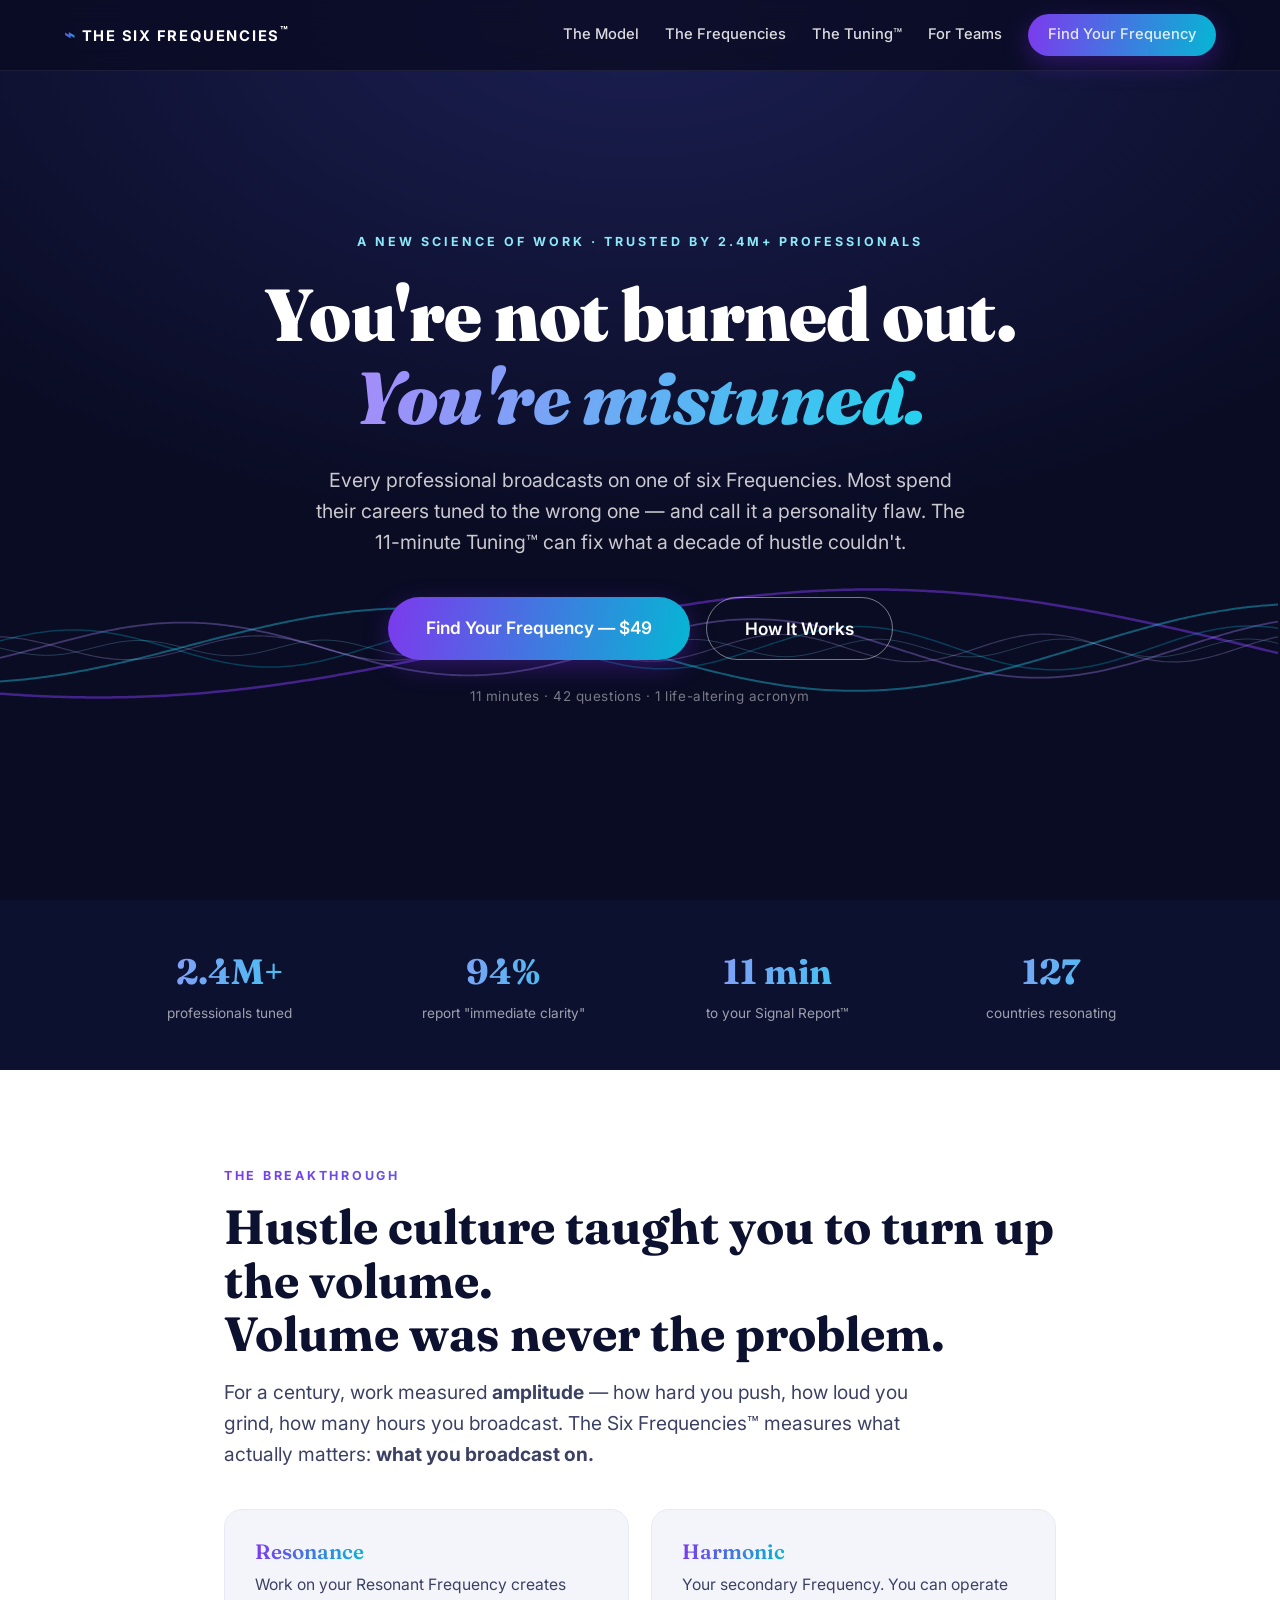
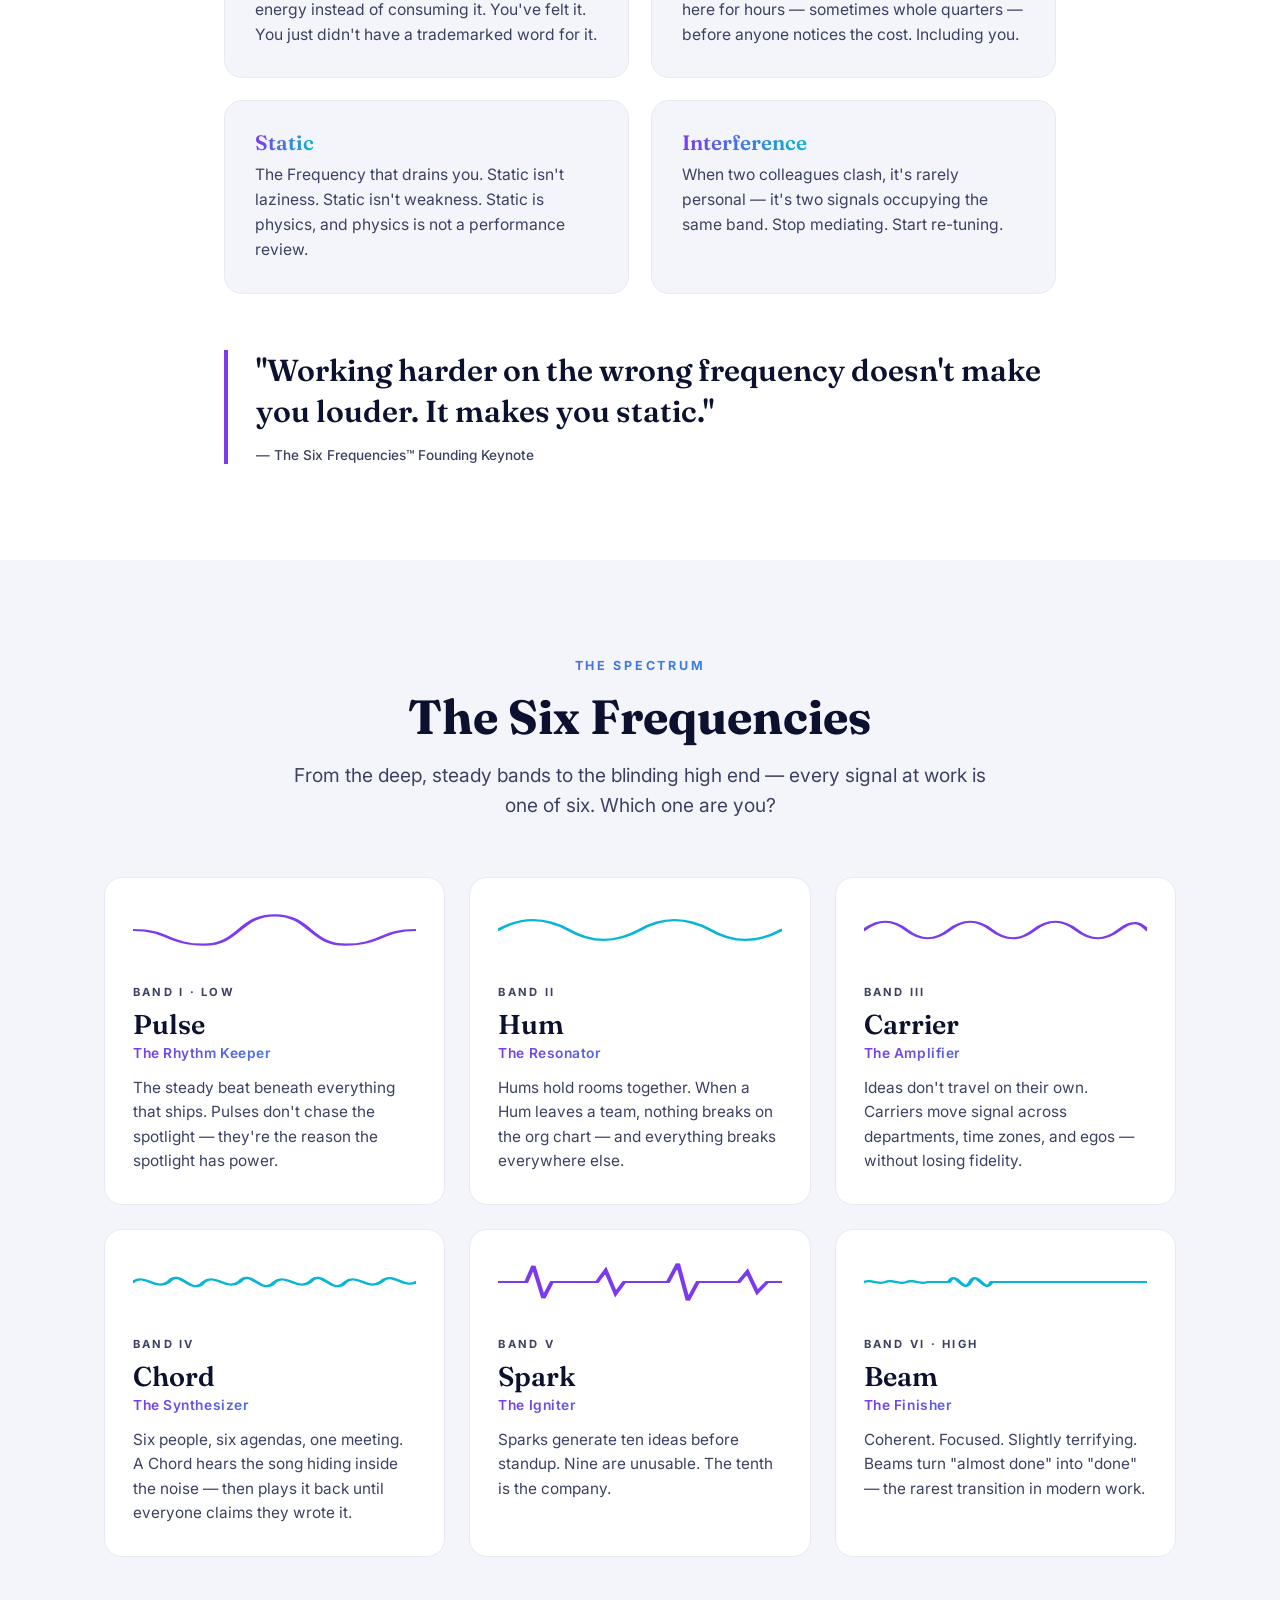
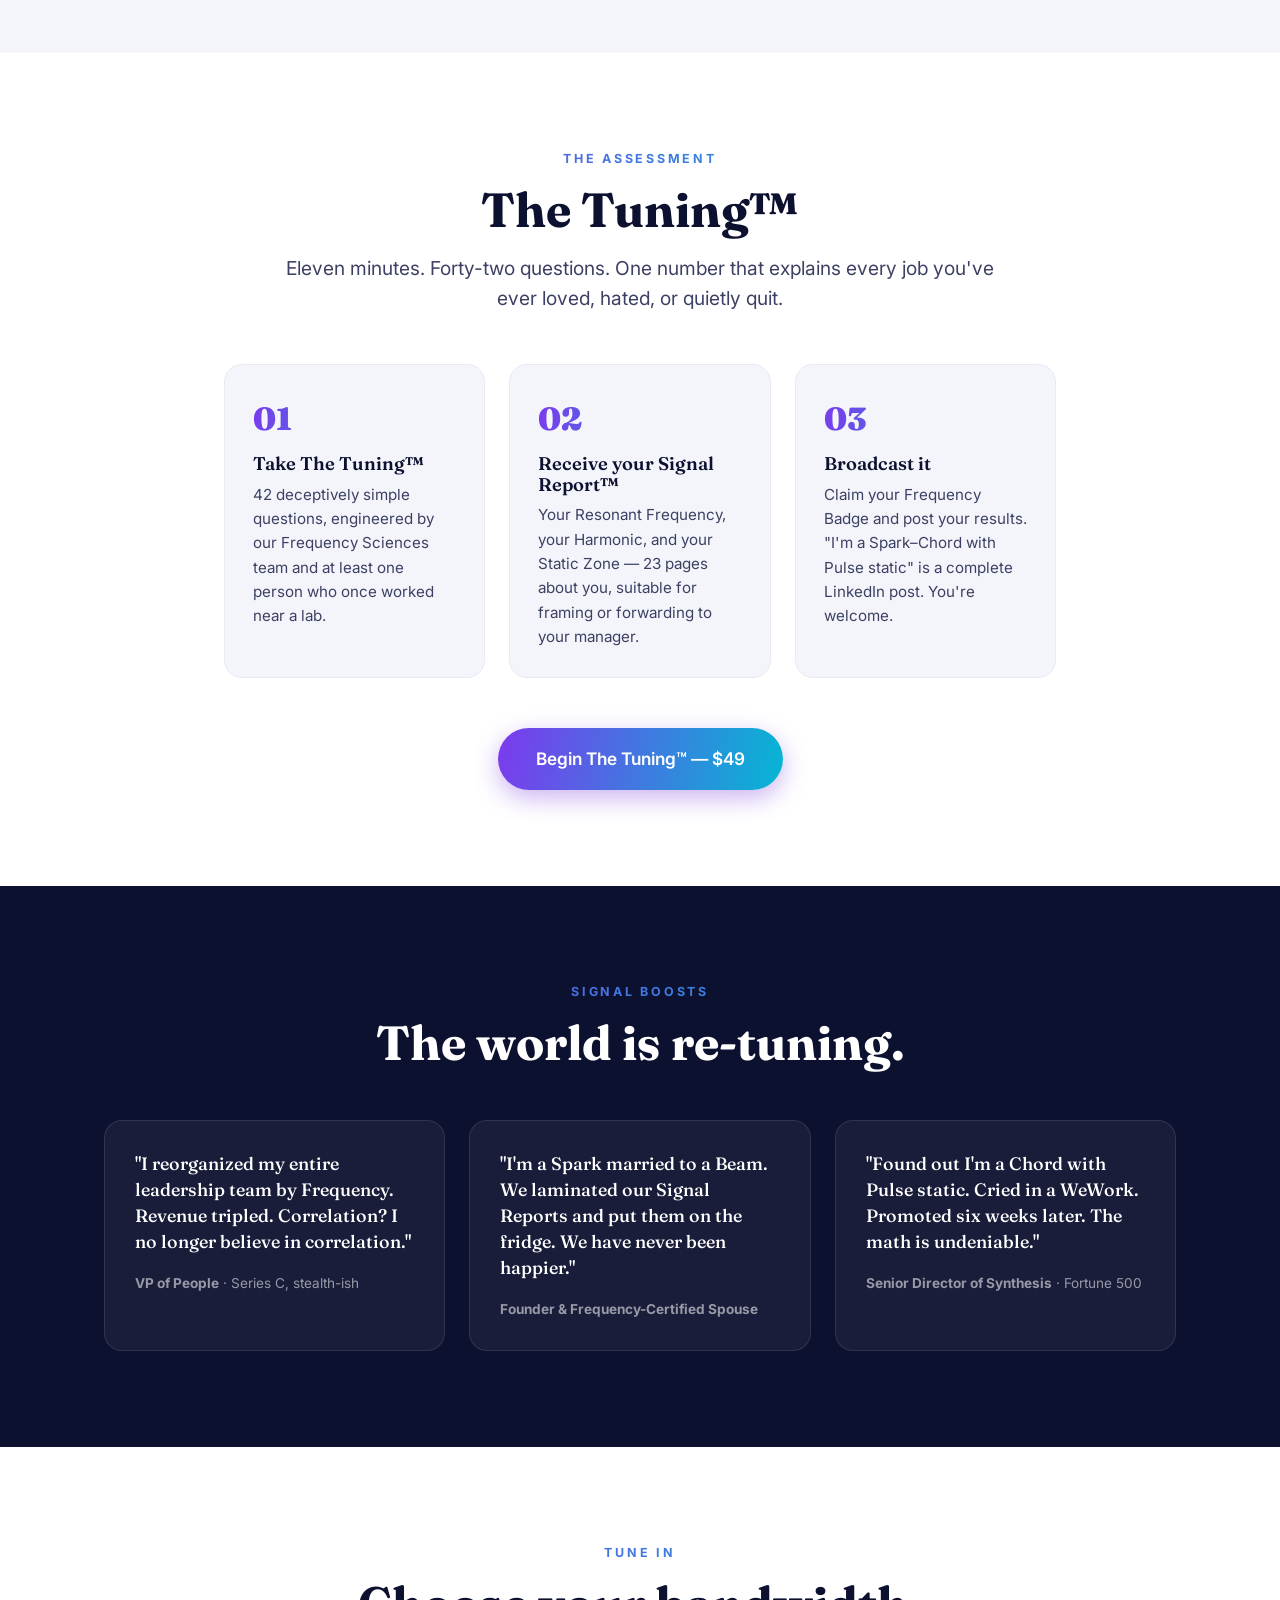
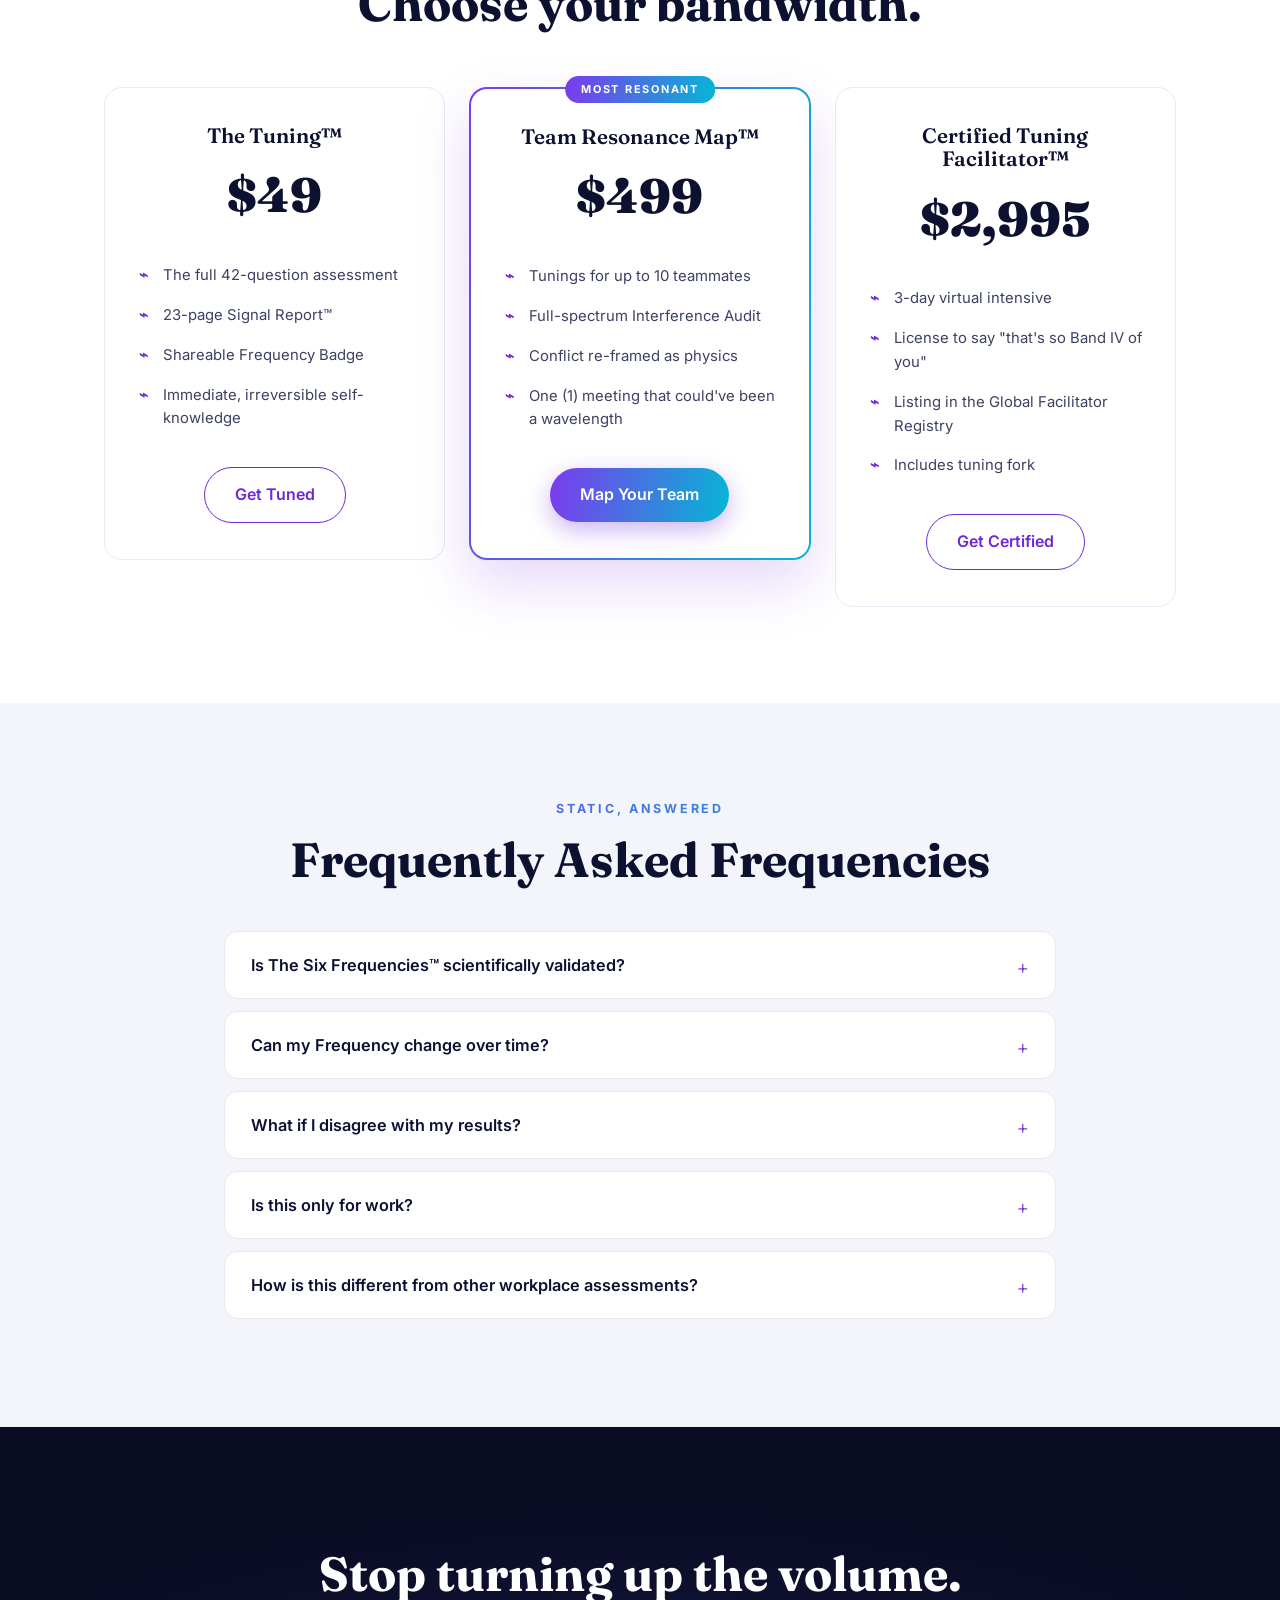
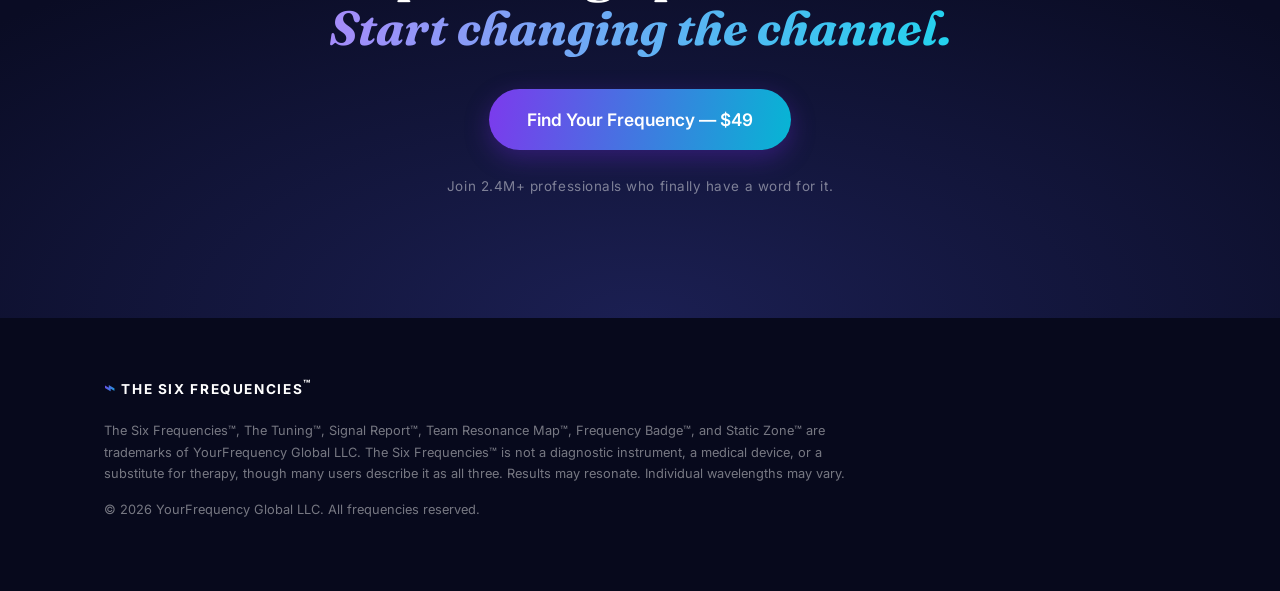
==== index.html @ 2bbbf2d8 "Initial site: The Six Frequencies™ landing page" ====
<!DOCTYPE html>
<html lang="en">
<head>
  <meta charset="UTF-8">
  <meta name="viewport" content="width=device-width, initial-scale=1.0">
  <title>The Six Frequencies™ — Find Your Frequency</title>
  <meta name="description" content="Every professional broadcasts on one of six Frequencies. Most spend their careers tuned to the wrong one. The 11-minute Tuning™ can fix what a decade of hustle couldn't.">
  <meta property="og:title" content="The Six Frequencies™ — You're not burned out. You're mistuned.">
  <meta property="og:description" content="Discover your Resonant Frequency, your Harmonic, and your Static Zone in 11 minutes.">
  <link rel="preconnect" href="https://fonts.googleapis.com">
  <link rel="preconnect" href="https://fonts.gstatic.com" crossorigin>
  <link href="https://fonts.googleapis.com/css2?family=Fraunces:opsz,wght@9..144,400;9..144,600;9..144,700;9..144,900&family=Inter:wght@400;500;600;700&display=swap" rel="stylesheet">
  <link rel="stylesheet" href="css/style.css">
</head>
<body>

  <nav class="nav">
    <div class="nav-inner">
      <a href="#" class="logo"><span class="logo-glyph">⌁</span> THE SIX FREQUENCIES<sup>™</sup></a>
      <div class="nav-links">
        <a href="#model">The Model</a>
        <a href="#frequencies">The Frequencies</a>
        <a href="#tuning">The Tuning™</a>
        <a href="#teams">For Teams</a>
        <a href="#tuning" class="btn btn-small btn-primary">Find Your Frequency</a>
      </div>
    </div>
  </nav>

  <header class="hero">
    <canvas id="wavefield" aria-hidden="true"></canvas>
    <div class="hero-content">
      <p class="eyebrow">A NEW SCIENCE OF WORK · TRUSTED BY 2.4M+ PROFESSIONALS</p>
      <h1>You're not burned out.<br><em>You're mistuned.</em></h1>
      <p class="hero-sub">Every professional broadcasts on one of six Frequencies. Most spend
        their careers tuned to the wrong one — and call it a personality flaw.
        The 11-minute Tuning™ can fix what a decade of hustle couldn't.</p>
      <div class="hero-ctas">
        <a href="#tuning" class="btn btn-primary btn-large">Find Your Frequency — $49</a>
        <a href="#model" class="btn btn-ghost btn-large">How It Works</a>
      </div>
      <p class="hero-fineprint">11 minutes · 42 questions · 1 life-altering acronym</p>
    </div>
  </header>

  <section class="stats">
    <div class="stats-inner">
      <div class="stat"><span class="stat-num">2.4M+</span><span class="stat-label">professionals tuned</span></div>
      <div class="stat"><span class="stat-num">94%</span><span class="stat-label">report "immediate clarity"</span></div>
      <div class="stat"><span class="stat-num">11 min</span><span class="stat-label">to your Signal Report™</span></div>
      <div class="stat"><span class="stat-num">127</span><span class="stat-label">countries resonating</span></div>
    </div>
  </section>

  <section class="model" id="model">
    <div class="container narrow">
      <p class="kicker">THE BREAKTHROUGH</p>
      <h2>Hustle culture taught you to turn up the volume.<br>Volume was never the problem.</h2>
      <p class="lede">For a century, work measured <strong>amplitude</strong> — how hard you push,
        how loud you grind, how many hours you broadcast. The Six Frequencies™ measures what
        actually matters: <strong>what you broadcast on.</strong></p>
      <div class="model-grid">
        <div class="model-card">
          <h3>Resonance</h3>
          <p>Work on your Resonant Frequency creates energy instead of consuming it. You've felt it. You just didn't have a trademarked word for it.</p>
        </div>
        <div class="model-card">
          <h3>Harmonic</h3>
          <p>Your secondary Frequency. You can operate here for hours — sometimes whole quarters — before anyone notices the cost. Including you.</p>
        </div>
        <div class="model-card">
          <h3>Static</h3>
          <p>The Frequency that drains you. Static isn't laziness. Static isn't weakness. Static is physics, and physics is not a performance review.</p>
        </div>
        <div class="model-card">
          <h3>Interference</h3>
          <p>When two colleagues clash, it's rarely personal — it's two signals occupying the same band. Stop mediating. Start re-tuning.</p>
        </div>
      </div>
      <blockquote class="pullquote">"Working harder on the wrong frequency doesn't make you louder. It makes you static."<cite>— The Six Frequencies™ Founding Keynote</cite></blockquote>
    </div>
  </section>

  <section class="frequencies" id="frequencies">
    <div class="container">
      <p class="kicker center">THE SPECTRUM</p>
      <h2 class="center">The Six Frequencies</h2>
      <p class="lede center">From the deep, steady bands to the blinding high end —
        every signal at work is one of six. Which one are you?</p>

      <div class="freq-grid">
        <div class="freq-card" data-band="1">
          <svg class="freq-wave" viewBox="0 0 200 60" preserveAspectRatio="none"><path d="M0,30 C25,30 25,50 50,50 C75,50 75,10 100,10 C125,10 125,50 150,50 C175,50 175,30 200,30"/></svg>
          <span class="band">BAND I · LOW</span>
          <h3>Pulse</h3>
          <p class="freq-role">The Rhythm Keeper</p>
          <p>The steady beat beneath everything that ships. Pulses don't chase the spotlight — they're the reason the spotlight has power.</p>
        </div>
        <div class="freq-card" data-band="2">
          <svg class="freq-wave" viewBox="0 0 200 60" preserveAspectRatio="none"><path d="M0,30 C16,12 33,12 50,30 C66,48 83,48 100,30 C116,12 133,12 150,30 C166,48 183,48 200,30"/></svg>
          <span class="band">BAND II</span>
          <h3>Hum</h3>
          <p class="freq-role">The Resonator</p>
          <p>Hums hold rooms together. When a Hum leaves a team, nothing breaks on the org chart — and everything breaks everywhere else.</p>
        </div>
        <div class="freq-card" data-band="3">
          <svg class="freq-wave" viewBox="0 0 200 60" preserveAspectRatio="none"><path d="M0,30 C10,15 20,15 30,30 C40,45 50,45 60,30 C70,15 80,15 90,30 C100,45 110,45 120,30 C130,15 140,15 150,30 C160,45 170,45 180,30 C190,15 195,20 200,30"/></svg>
          <span class="band">BAND III</span>
          <h3>Carrier</h3>
          <p class="freq-role">The Amplifier</p>
          <p>Ideas don't travel on their own. Carriers move signal across departments, time zones, and egos — without losing fidelity.</p>
        </div>
        <div class="freq-card" data-band="4">
          <svg class="freq-wave" viewBox="0 0 200 60" preserveAspectRatio="none"><path d="M0,30 C8,18 16,42 25,30 C33,10 41,50 50,30 C58,18 66,42 75,30 C83,10 91,50 100,30 C108,18 116,42 125,30 C133,10 141,50 150,30 C158,18 166,42 175,30 C183,14 191,40 200,30"/></svg>
          <span class="band">BAND IV</span>
          <h3>Chord</h3>
          <p class="freq-role">The Synthesizer</p>
          <p>Six people, six agendas, one meeting. A Chord hears the song hiding inside the noise — then plays it back until everyone claims they wrote it.</p>
        </div>
        <div class="freq-card" data-band="5">
          <svg class="freq-wave" viewBox="0 0 200 60" preserveAspectRatio="none"><path d="M0,30 L20,30 L25,8 L32,52 L38,30 L70,30 L76,14 L83,46 L89,30 L120,30 L127,5 L134,55 L141,30 L170,30 L176,16 L183,44 L190,30 L200,30"/></svg>
          <span class="band">BAND V</span>
          <h3>Spark</h3>
          <p class="freq-role">The Igniter</p>
          <p>Sparks generate ten ideas before standup. Nine are unusable. The tenth is the company.</p>
        </div>
        <div class="freq-card" data-band="6">
          <svg class="freq-wave" viewBox="0 0 200 60" preserveAspectRatio="none"><path d="M0,30 C5,26 10,34 15,30 C20,26 25,34 30,30 C35,26 40,34 45,30 L60,30 C65,12 70,48 75,30 C80,12 85,48 90,30 L200,30"/></svg>
          <span class="band">BAND VI · HIGH</span>
          <h3>Beam</h3>
          <p class="freq-role">The Finisher</p>
          <p>Coherent. Focused. Slightly terrifying. Beams turn "almost done" into "done" — the rarest transition in modern work.</p>
        </div>
      </div>
    </div>
  </section>

  <section class="tuning" id="tuning">
    <div class="container narrow">
      <p class="kicker center">THE ASSESSMENT</p>
      <h2 class="center">The Tuning™</h2>
      <p class="lede center">Eleven minutes. Forty-two questions. One number that explains
        every job you've ever loved, hated, or quietly quit.</p>
      <div class="steps">
        <div class="step">
          <span class="step-num">01</span>
          <h3>Take The Tuning™</h3>
          <p>42 deceptively simple questions, engineered by our Frequency Sciences team and at least one person who once worked near a lab.</p>
        </div>
        <div class="step">
          <span class="step-num">02</span>
          <h3>Receive your Signal Report™</h3>
          <p>Your Resonant Frequency, your Harmonic, and your Static Zone — 23 pages about you, suitable for framing or forwarding to your manager.</p>
        </div>
        <div class="step">
          <span class="step-num">03</span>
          <h3>Broadcast it</h3>
          <p>Claim your Frequency Badge and post your results. "I'm a Spark–Chord with Pulse static" is a complete LinkedIn post. You're welcome.</p>
        </div>
      </div>
      <div class="center"><a href="#" class="btn btn-primary btn-large">Begin The Tuning™ — $49</a></div>
    </div>
  </section>

  <section class="testimonials">
    <div class="container">
      <p class="kicker center">SIGNAL BOOSTS</p>
      <h2 class="center">The world is re-tuning.</h2>
      <div class="testimonial-grid">
        <figure class="testimonial">
          <blockquote>"I reorganized my entire leadership team by Frequency. Revenue tripled. Correlation? I no longer believe in correlation."</blockquote>
          <figcaption><strong>VP of People</strong> · Series C, stealth-ish</figcaption>
        </figure>
        <figure class="testimonial">
          <blockquote>"I'm a Spark married to a Beam. We laminated our Signal Reports and put them on the fridge. We have never been happier."</blockquote>
          <figcaption><strong>Founder & Frequency-Certified Spouse</strong></figcaption>
        </figure>
        <figure class="testimonial">
          <blockquote>"Found out I'm a Chord with Pulse static. Cried in a WeWork. Promoted six weeks later. The math is undeniable."</blockquote>
          <figcaption><strong>Senior Director of Synthesis</strong> · Fortune 500</figcaption>
        </figure>
      </div>
    </div>
  </section>

  <section class="pricing" id="teams">
    <div class="container">
      <p class="kicker center">TUNE IN</p>
      <h2 class="center">Choose your bandwidth.</h2>
      <div class="price-grid">
        <div class="price-card">
          <h3>The Tuning™</h3>
          <p class="price">$49</p>
          <ul>
            <li>The full 42-question assessment</li>
            <li>23-page Signal Report™</li>
            <li>Shareable Frequency Badge</li>
            <li>Immediate, irreversible self-knowledge</li>
          </ul>
          <a href="#" class="btn btn-outline">Get Tuned</a>
        </div>
        <div class="price-card featured">
          <span class="ribbon">MOST RESONANT</span>
          <h3>Team Resonance Map™</h3>
          <p class="price">$499</p>
          <ul>
            <li>Tunings for up to 10 teammates</li>
            <li>Full-spectrum Interference Audit</li>
            <li>Conflict re-framed as physics</li>
            <li>One (1) meeting that could've been a wavelength</li>
          </ul>
          <a href="#" class="btn btn-primary">Map Your Team</a>
        </div>
        <div class="price-card">
          <h3>Certified Tuning Facilitator™</h3>
          <p class="price">$2,995</p>
          <ul>
            <li>3-day virtual intensive</li>
            <li>License to say "that's so Band IV of you"</li>
            <li>Listing in the Global Facilitator Registry</li>
            <li>Includes tuning fork</li>
          </ul>
          <a href="#" class="btn btn-outline">Get Certified</a>
        </div>
      </div>
    </div>
  </section>

  <section class="faq">
    <div class="container narrow">
      <p class="kicker center">STATIC, ANSWERED</p>
      <h2 class="center">Frequently Asked Frequencies</h2>
      <details>
        <summary>Is The Six Frequencies™ scientifically validated?</summary>
        <p>The Six Frequencies™ is validated by more than 2.4 million professionals who report feeling "extremely seen." We consider that a sample size.</p>
      </details>
      <details>
        <summary>Can my Frequency change over time?</summary>
        <p>Your Resonant Frequency is stable across your lifetime, except when it isn't. We recommend re-taking The Tuning™ annually ($49).</p>
      </details>
      <details>
        <summary>What if I disagree with my results?</summary>
        <p>Static is often loudest right before clarity. Sit with it. Then re-take The Tuning™ ($49).</p>
      </details>
      <details>
        <summary>Is this only for work?</summary>
        <p>Frequencies have saved marriages, fantasy football leagues, and at least one homeowners association. Signal does not respect office hours.</p>
      </details>
      <details>
        <summary>How is this different from other workplace assessments?</summary>
        <p>Other frameworks tell you what you are. The Six Frequencies™ tells you what you <em>broadcast</em>. Legally and conceptually, these are entirely different.</p>
      </details>
    </div>
  </section>

  <section class="final-cta">
    <div class="container narrow center">
      <h2>Stop turning up the volume.<br><em>Start changing the channel.</em></h2>
      <a href="#" class="btn btn-primary btn-large">Find Your Frequency — $49</a>
      <p class="hero-fineprint">Join 2.4M+ professionals who finally have a word for it.</p>
    </div>
  </section>

  <footer class="footer">
    <div class="container">
      <p class="logo"><span class="logo-glyph">⌁</span> THE SIX FREQUENCIES<sup>™</sup></p>
      <p class="footer-fine">The Six Frequencies™, The Tuning™, Signal Report™, Team Resonance Map™, Frequency Badge™, and Static Zone™ are trademarks of YourFrequency Global LLC.
      The Six Frequencies™ is not a diagnostic instrument, a medical device, or a substitute for therapy, though many users describe it as all three.
      Results may resonate. Individual wavelengths may vary.</p>
      <p class="footer-fine">© 2026 YourFrequency Global LLC. All frequencies reserved.</p>
    </div>
  </footer>

  <script src="js/main.js"></script>
</body>
</html>
---- css/style.css ----
:root {
  --ink: #0d1130;
  --ink-soft: #3c4163;
  --paper: #ffffff;
  --paper-tint: #f4f5fb;
  --violet: #6d28d9;
  --cyan: #06b6d4;
  --grad: linear-gradient(100deg, #7c3aed 0%, #06b6d4 100%);
  --radius: 18px;
  --font-display: "Fraunces", Georgia, serif;
  --font-body: "Inter", -apple-system, sans-serif;
}

* { margin: 0; padding: 0; box-sizing: border-box; }

html { scroll-behavior: smooth; }

body {
  font-family: var(--font-body);
  color: var(--ink);
  background: var(--paper);
  line-height: 1.6;
  -webkit-font-smoothing: antialiased;
}

h1, h2, h3 { font-family: var(--font-display); line-height: 1.12; }
h1 { font-size: clamp(2.6rem, 6vw, 4.6rem); font-weight: 900; letter-spacing: -0.01em; }
h2 { font-size: clamp(1.9rem, 4vw, 3rem); font-weight: 700; margin-bottom: 1rem; }
h3 { font-size: 1.3rem; font-weight: 600; }
em { font-style: italic; }

.container { max-width: 1120px; margin: 0 auto; padding: 0 24px; }
.container.narrow { max-width: 880px; }
.center { text-align: center; }

section { padding: 96px 0; scroll-margin-top: 64px; }

.kicker {
  font-size: 0.78rem;
  font-weight: 700;
  letter-spacing: 0.22em;
  background: var(--grad);
  -webkit-background-clip: text;
  background-clip: text;
  color: transparent;
  margin-bottom: 14px;
}

.lede {
  font-size: 1.2rem;
  color: var(--ink-soft);
  max-width: 720px;
  margin: 0 0 2.5rem;
}
.lede.center { margin-left: auto; margin-right: auto; }

/* ---------- buttons ---------- */
.btn {
  display: inline-block;
  font-weight: 600;
  text-decoration: none;
  border-radius: 999px;
  padding: 14px 30px;
  font-size: 1rem;
  transition: transform 0.15s ease, box-shadow 0.15s ease;
}
.btn:hover { transform: translateY(-2px); }
.btn-primary {
  background: var(--grad);
  color: #fff;
  box-shadow: 0 8px 24px rgba(109, 40, 217, 0.35);
}
.btn-ghost { color: #fff; border: 1.5px solid rgba(255, 255, 255, 0.45); }
.btn-outline { color: var(--violet); border: 1.5px solid var(--violet); }
.btn-large { padding: 17px 38px; font-size: 1.08rem; }
.btn-small { padding: 9px 20px; font-size: 0.88rem; }

/* ---------- nav ---------- */
.nav {
  position: fixed;
  top: 0; left: 0; right: 0;
  z-index: 100;
  background: rgba(10, 12, 36, 0.82);
  backdrop-filter: blur(12px);
  border-bottom: 1px solid rgba(255, 255, 255, 0.08);
}
.nav-inner {
  max-width: 1200px;
  margin: 0 auto;
  padding: 14px 24px;
  display: flex;
  align-items: center;
  justify-content: space-between;
}
.logo {
  font-weight: 700;
  font-size: 0.92rem;
  letter-spacing: 0.12em;
  color: #fff;
  text-decoration: none;
  white-space: nowrap;
}
.logo-glyph {
  background: var(--grad);
  -webkit-background-clip: text;
  background-clip: text;
  color: transparent;
  font-size: 1.1rem;
}
.nav-links { display: flex; align-items: center; gap: 26px; }
.nav-links a {
  color: rgba(255, 255, 255, 0.85);
  text-decoration: none;
  font-size: 0.92rem;
  font-weight: 500;
}
.nav-links a:hover { color: #fff; }

/* ---------- hero ---------- */
.hero {
  position: relative;
  min-height: 100vh;
  display: flex;
  align-items: center;
  justify-content: center;
  text-align: center;
  background: radial-gradient(120% 100% at 50% 0%, #1b1f52 0%, #0a0c24 60%);
  color: #fff;
  overflow: hidden;
  padding: 140px 24px 100px;
}
#wavefield {
  position: absolute;
  inset: 0;
  width: 100%;
  height: 100%;
}
.hero-content { position: relative; max-width: 860px; }
.eyebrow {
  font-size: 0.78rem;
  font-weight: 700;
  letter-spacing: 0.24em;
  color: #8be9f9;
  margin-bottom: 22px;
}
.hero h1 em {
  background: linear-gradient(100deg, #a78bfa, #22d3ee);
  -webkit-background-clip: text;
  background-clip: text;
  color: transparent;
}
.hero-sub {
  font-size: 1.22rem;
  color: rgba(255, 255, 255, 0.78);
  max-width: 660px;
  margin: 26px auto 38px;
}
.hero-ctas { display: flex; gap: 16px; justify-content: center; flex-wrap: wrap; }
.hero-fineprint {
  margin-top: 26px;
  font-size: 0.84rem;
  color: rgba(255, 255, 255, 0.45);
  letter-spacing: 0.04em;
}

/* ---------- stats ---------- */
.stats { background: var(--ink); color: #fff; padding: 44px 0; }
.stats-inner {
  max-width: 1120px;
  margin: 0 auto;
  padding: 0 24px;
  display: grid;
  grid-template-columns: repeat(4, 1fr);
  gap: 24px;
  text-align: center;
}
.stat-num {
  display: block;
  font-family: var(--font-display);
  font-size: 2.2rem;
  font-weight: 700;
  background: linear-gradient(100deg, #a78bfa, #22d3ee);
  -webkit-background-clip: text;
  background-clip: text;
  color: transparent;
}
.stat-label { font-size: 0.85rem; color: rgba(255, 255, 255, 0.6); }

/* ---------- model ---------- */
.model-grid {
  display: grid;
  grid-template-columns: repeat(2, 1fr);
  gap: 22px;
  margin: 14px 0 56px;
}
.model-card {
  background: var(--paper-tint);
  border-radius: var(--radius);
  padding: 30px;
  border: 1px solid #e7e9f4;
}
.model-card h3 {
  margin-bottom: 8px;
  background: var(--grad);
  -webkit-background-clip: text;
  background-clip: text;
  color: transparent;
  display: inline-block;
}
.model-card p { color: var(--ink-soft); font-size: 0.98rem; }

.pullquote {
  font-family: var(--font-display);
  font-size: clamp(1.4rem, 2.6vw, 1.9rem);
  font-weight: 600;
  line-height: 1.35;
  padding-left: 28px;
  border-left: 4px solid;
  border-image: var(--grad) 1;
}
.pullquote cite {
  display: block;
  margin-top: 14px;
  font-family: var(--font-body);
  font-size: 0.85rem;
  font-style: normal;
  font-weight: 500;
  color: var(--ink-soft);
}

/* ---------- frequencies ---------- */
.frequencies { background: var(--paper-tint); }
.freq-grid {
  display: grid;
  grid-template-columns: repeat(3, 1fr);
  gap: 24px;
  margin-top: 56px;
}
.freq-card {
  background: #fff;
  border-radius: var(--radius);
  padding: 30px 28px;
  border: 1px solid #e7e9f4;
  transition: transform 0.2s ease, box-shadow 0.2s ease;
}
.freq-card:hover {
  transform: translateY(-6px);
  box-shadow: 0 20px 44px rgba(13, 17, 48, 0.12);
}
.freq-wave {
  width: 100%;
  height: 44px;
  margin-bottom: 18px;
}
.freq-wave path {
  fill: none;
  stroke: url(#waveGrad);
  stroke: #7c3aed;
  stroke-width: 3;
  stroke-linecap: round;
}
.freq-card:nth-child(even) .freq-wave path { stroke: #06b6d4; }
.band {
  font-size: 0.7rem;
  font-weight: 700;
  letter-spacing: 0.2em;
  color: var(--ink-soft);
}
.freq-card h3 { font-size: 1.7rem; margin: 6px 0 2px; }
.freq-role {
  font-size: 0.86rem;
  font-weight: 600;
  letter-spacing: 0.04em;
  background: var(--grad);
  -webkit-background-clip: text;
  background-clip: text;
  color: transparent;
  margin-bottom: 12px;
}
.freq-card > p:last-child { color: var(--ink-soft); font-size: 0.96rem; }

/* ---------- tuning steps ---------- */
.steps {
  display: grid;
  grid-template-columns: repeat(3, 1fr);
  gap: 24px;
  margin: 50px 0;
}
.step {
  padding: 28px;
  border-radius: var(--radius);
  background: var(--paper-tint);
  border: 1px solid #e7e9f4;
}
.step-num {
  font-family: var(--font-display);
  font-size: 2rem;
  font-weight: 900;
  background: var(--grad);
  -webkit-background-clip: text;
  background-clip: text;
  color: transparent;
  display: block;
  margin-bottom: 10px;
}
.step h3 { margin-bottom: 8px; font-size: 1.15rem; }
.step p { color: var(--ink-soft); font-size: 0.95rem; }

/* ---------- testimonials ---------- */
.testimonials { background: var(--ink); color: #fff; }
.testimonials .kicker { color: transparent; }
.testimonial-grid {
  display: grid;
  grid-template-columns: repeat(3, 1fr);
  gap: 24px;
  margin-top: 50px;
}
.testimonial {
  background: rgba(255, 255, 255, 0.05);
  border: 1px solid rgba(255, 255, 255, 0.1);
  border-radius: var(--radius);
  padding: 30px;
}
.testimonial blockquote {
  font-family: var(--font-display);
  font-size: 1.12rem;
  font-weight: 500;
  line-height: 1.45;
  margin-bottom: 18px;
}
.testimonial figcaption { font-size: 0.85rem; color: rgba(255, 255, 255, 0.55); }

/* ---------- pricing ---------- */
.price-grid {
  display: grid;
  grid-template-columns: repeat(3, 1fr);
  gap: 24px;
  margin-top: 56px;
  align-items: start;
}
.price-card {
  position: relative;
  background: #fff;
  border: 1px solid #e7e9f4;
  border-radius: var(--radius);
  padding: 36px 30px;
  text-align: center;
}
.price-card.featured {
  border: 2px solid transparent;
  background:
    linear-gradient(#fff, #fff) padding-box,
    var(--grad) border-box;
  box-shadow: 0 24px 56px rgba(109, 40, 217, 0.18);
}
.ribbon {
  position: absolute;
  top: -13px;
  left: 50%;
  transform: translateX(-50%);
  background: var(--grad);
  color: #fff;
  font-size: 0.68rem;
  font-weight: 700;
  letter-spacing: 0.16em;
  padding: 5px 16px;
  border-radius: 999px;
  white-space: nowrap;
}
.price {
  font-family: var(--font-display);
  font-size: 3rem;
  font-weight: 900;
  margin: 10px 0 22px;
}
.price-card ul {
  list-style: none;
  text-align: left;
  margin-bottom: 28px;
}
.price-card li {
  padding: 8px 0 8px 28px;
  font-size: 0.93rem;
  color: var(--ink-soft);
  position: relative;
}
.price-card li::before {
  content: "⌁";
  position: absolute;
  left: 4px;
  color: var(--violet);
  font-weight: 700;
}

/* ---------- faq ---------- */
.faq { background: var(--paper-tint); }
.faq details {
  background: #fff;
  border: 1px solid #e7e9f4;
  border-radius: 14px;
  padding: 20px 26px;
  margin-bottom: 12px;
}
.faq details:first-of-type { margin-top: 44px; }
.faq summary {
  font-weight: 600;
  cursor: pointer;
  font-size: 1.02rem;
  list-style: none;
  position: relative;
  padding-right: 30px;
}
.faq summary::after {
  content: "+";
  position: absolute;
  right: 0;
  top: 0;
  font-family: var(--font-display);
  font-size: 1.3rem;
  color: var(--violet);
  transition: transform 0.2s ease;
}
.faq details[open] summary::after { transform: rotate(45deg); }
.faq details p { margin-top: 12px; color: var(--ink-soft); font-size: 0.96rem; }

/* ---------- final cta ---------- */
.final-cta {
  background: radial-gradient(120% 140% at 50% 100%, #1b1f52 0%, #0a0c24 60%);
  color: #fff;
  padding: 120px 0;
}
.final-cta h2 { margin-bottom: 34px; }
.final-cta em {
  background: linear-gradient(100deg, #a78bfa, #22d3ee);
  -webkit-background-clip: text;
  background-clip: text;
  color: transparent;
}

/* ---------- footer ---------- */
.footer {
  background: #07091c;
  color: rgba(255, 255, 255, 0.45);
  padding: 56px 0;
  font-size: 0.8rem;
}
.footer .logo { display: block; margin-bottom: 18px; font-size: 0.85rem; }
.footer-fine { max-width: 760px; margin-bottom: 14px; line-height: 1.7; }

/* ---------- responsive ---------- */
@media (max-width: 900px) {
  .freq-grid, .steps, .testimonial-grid, .price-grid { grid-template-columns: 1fr 1fr; }
  .stats-inner { grid-template-columns: 1fr 1fr; gap: 32px; }
  .nav-links a:not(.btn) { display: none; }
}
@media (max-width: 600px) {
  section { padding: 64px 0; }
  .freq-grid, .steps, .testimonial-grid, .price-grid, .model-grid { grid-template-columns: 1fr; }
}
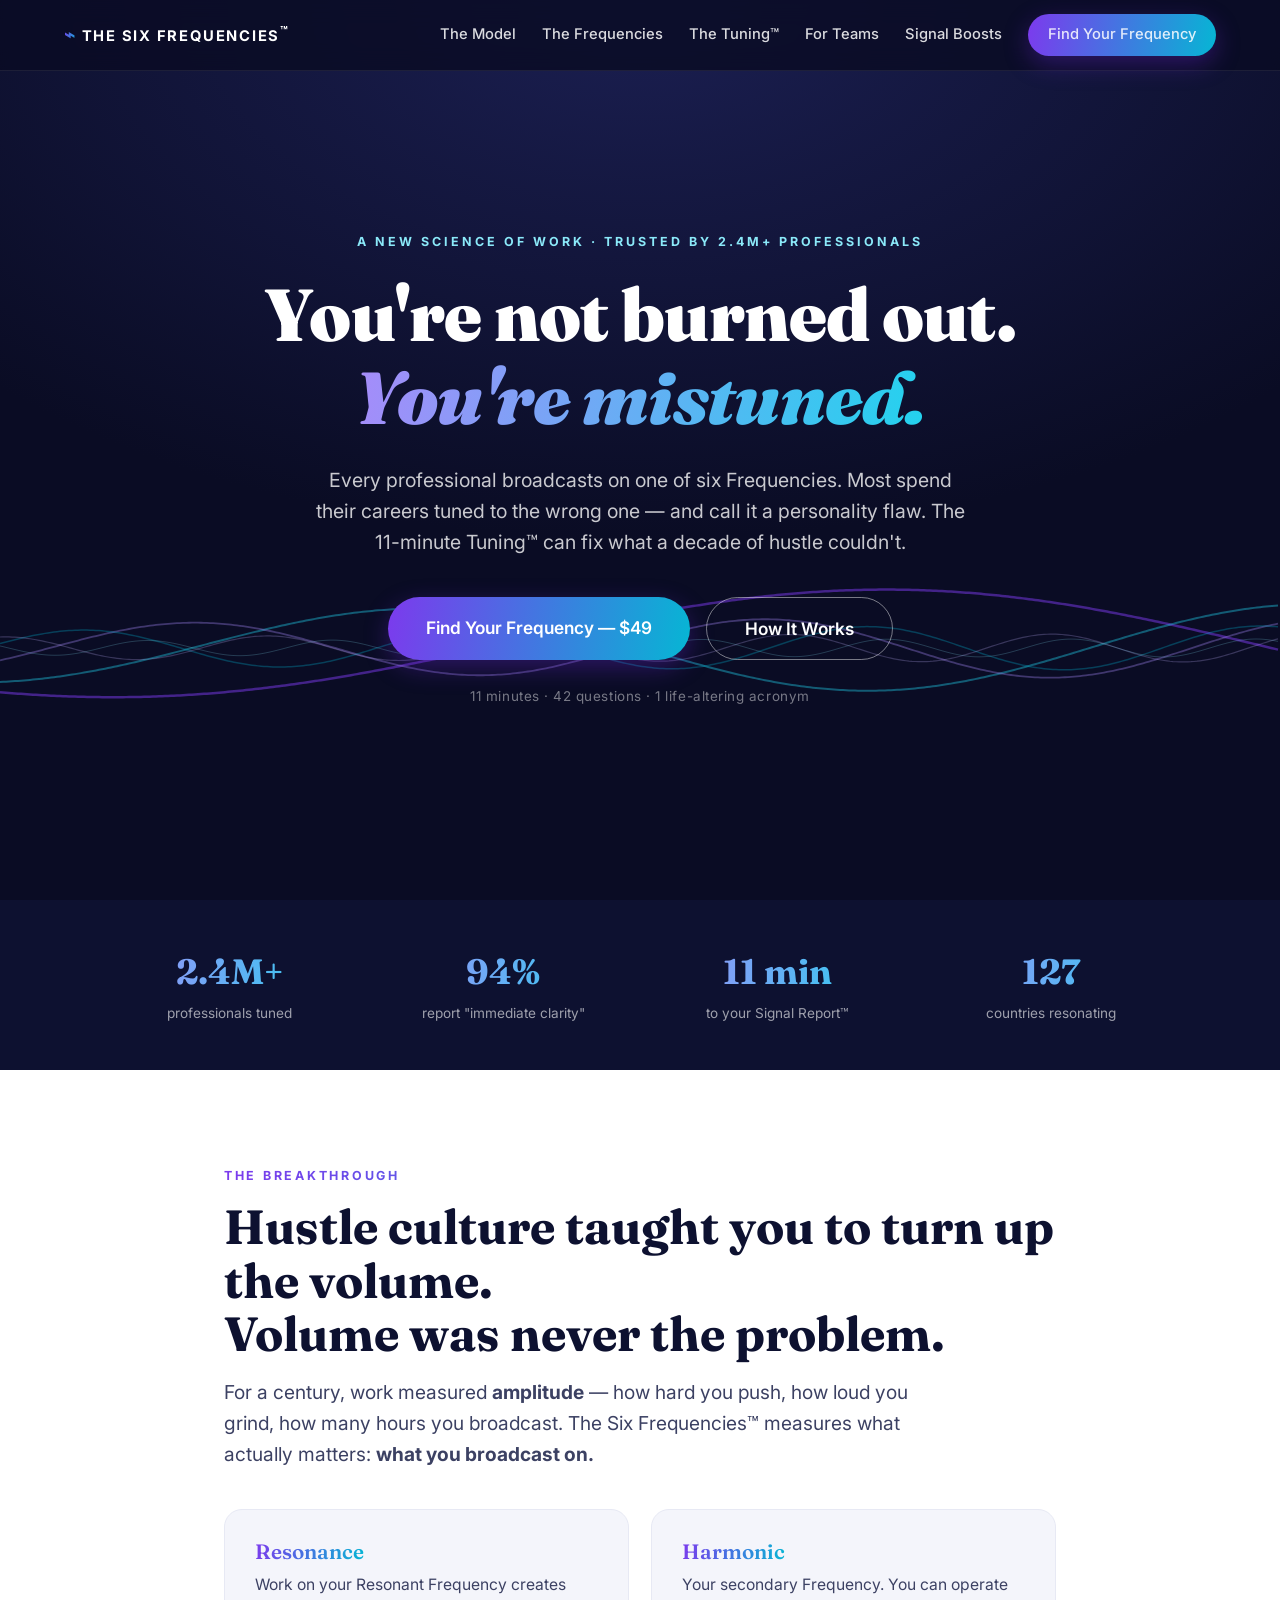
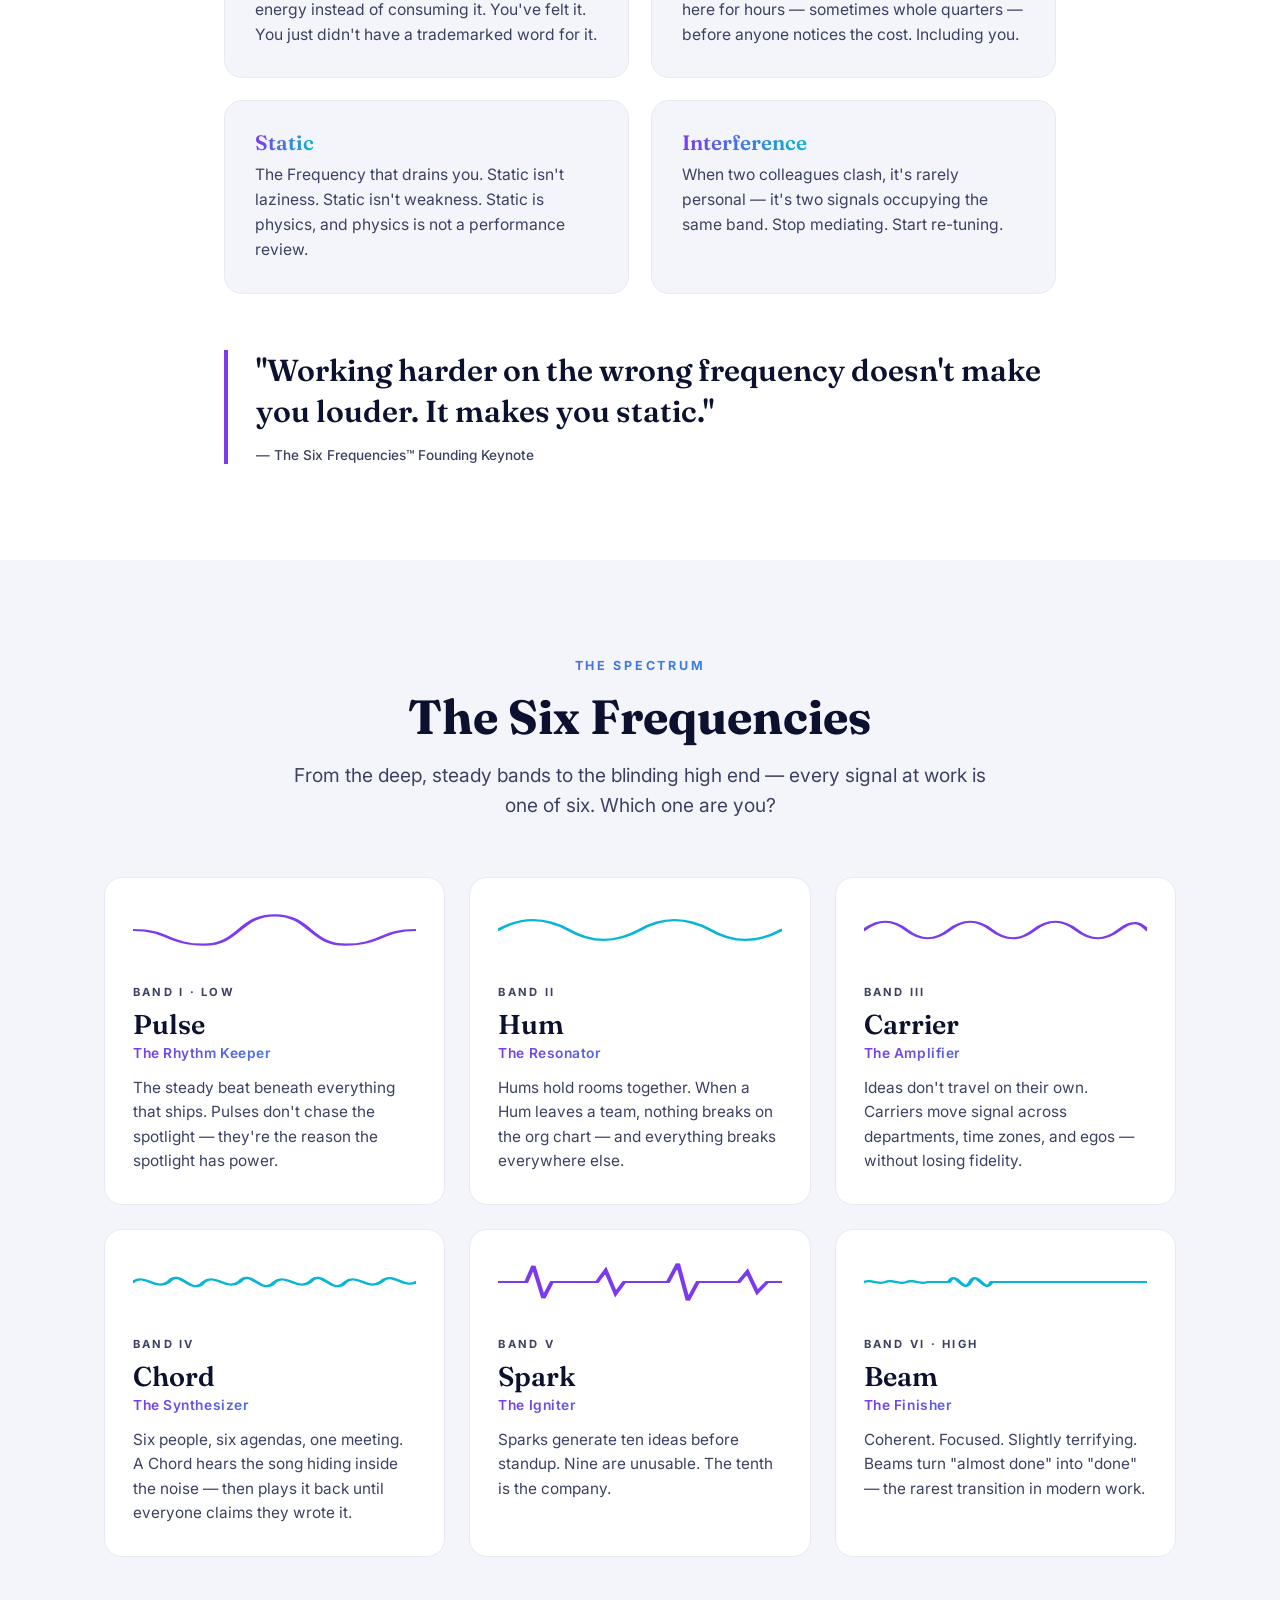
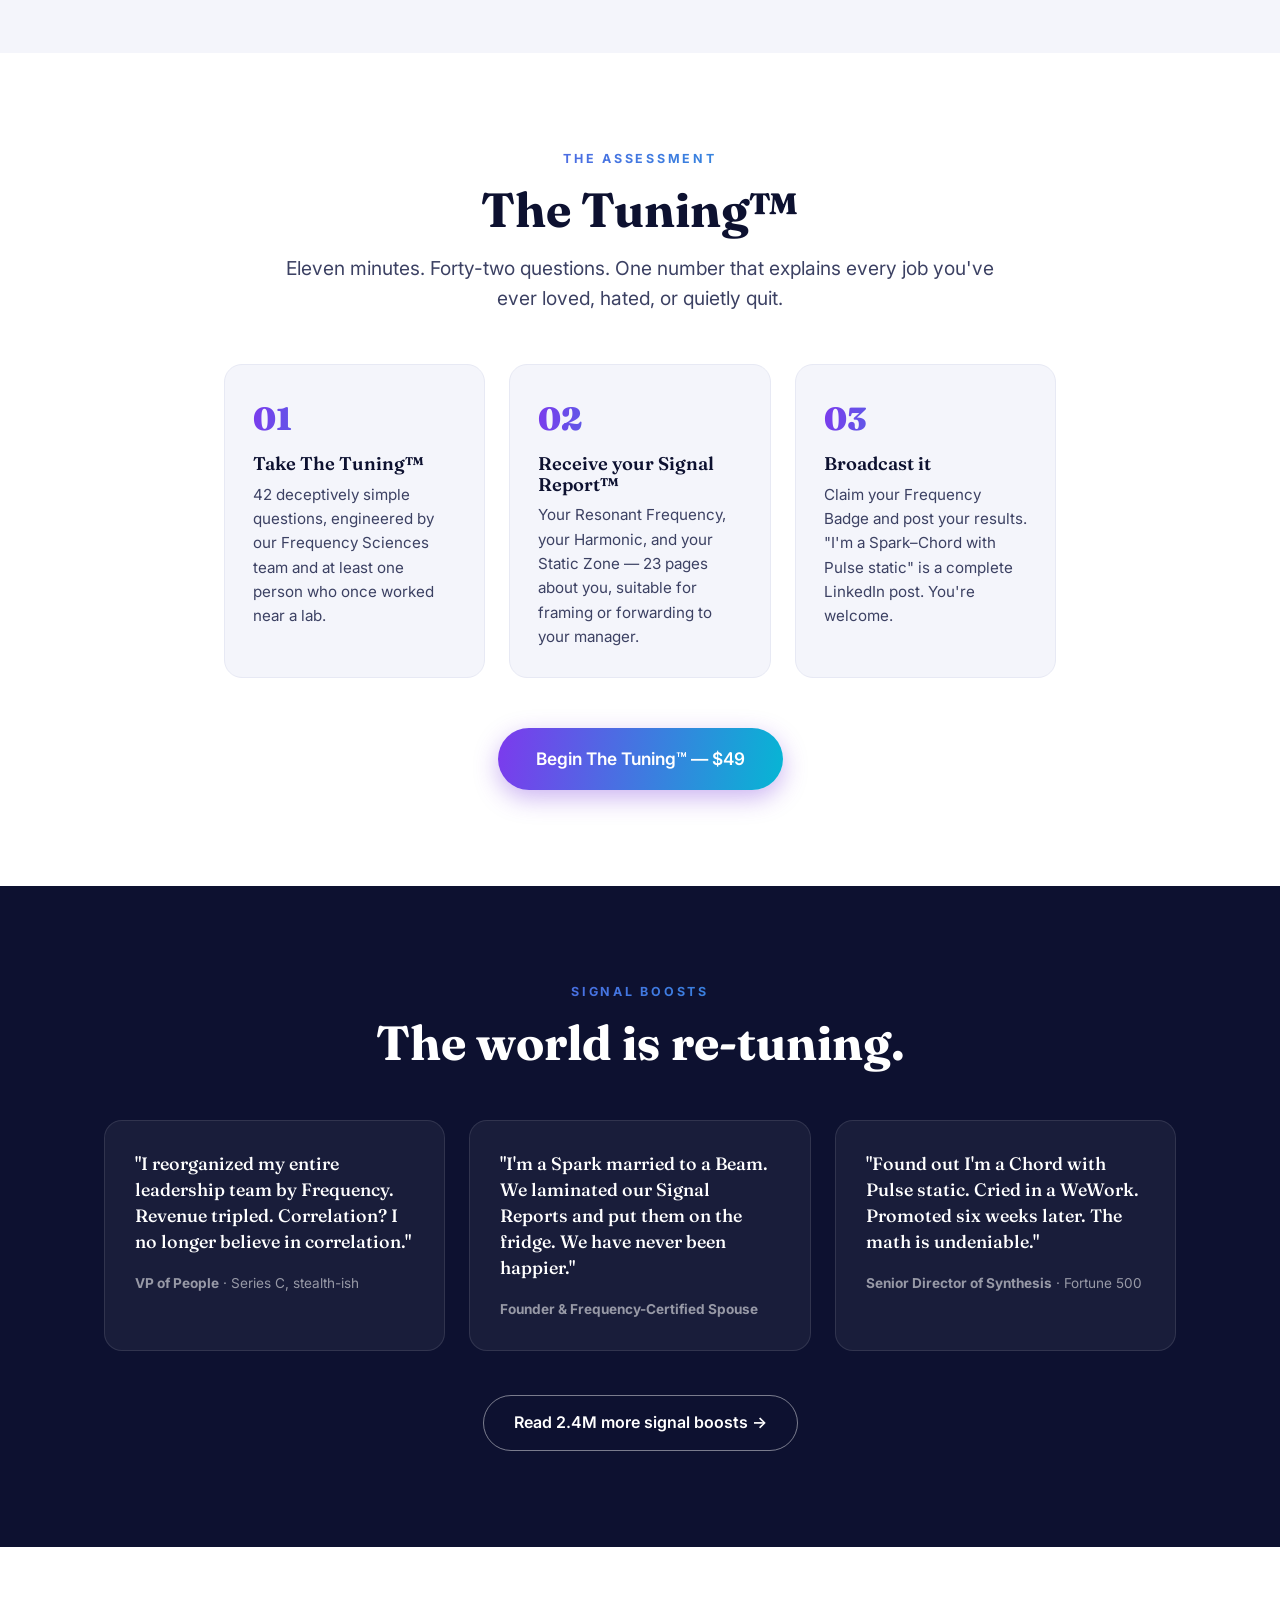
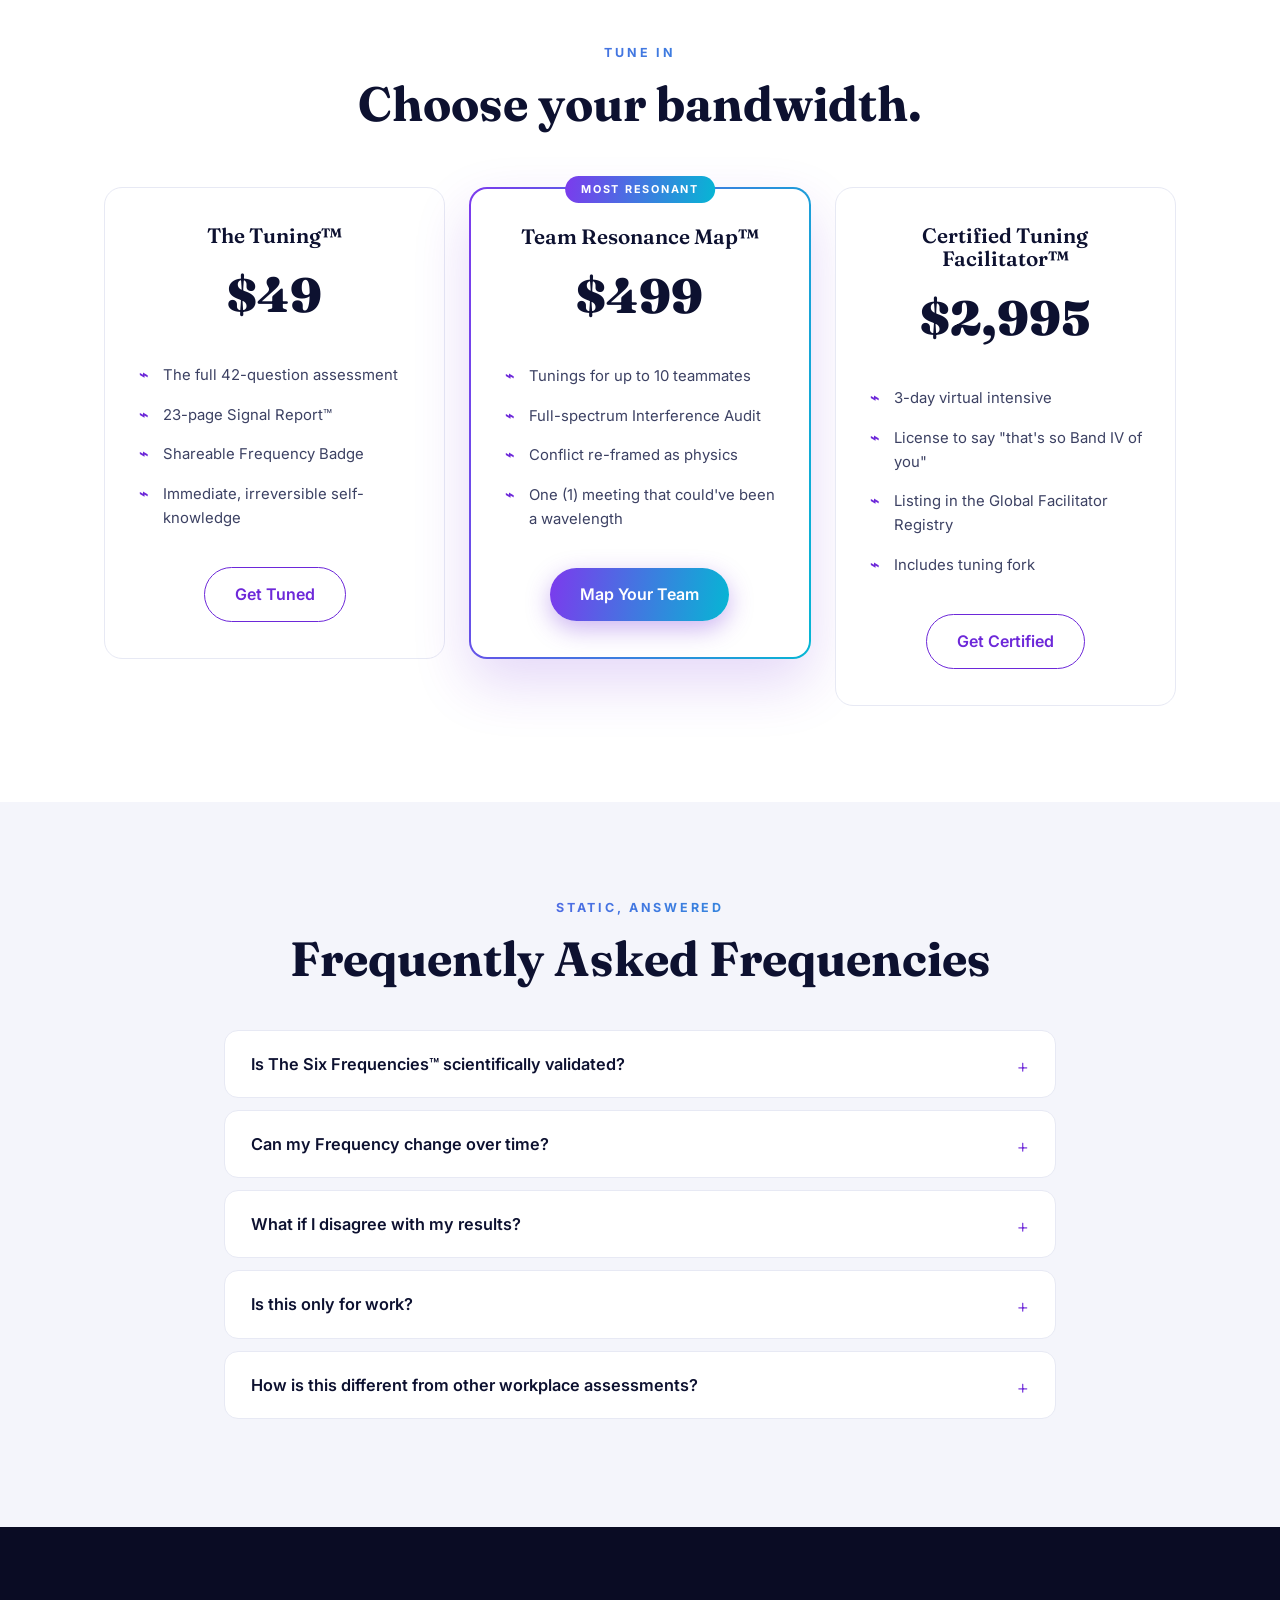
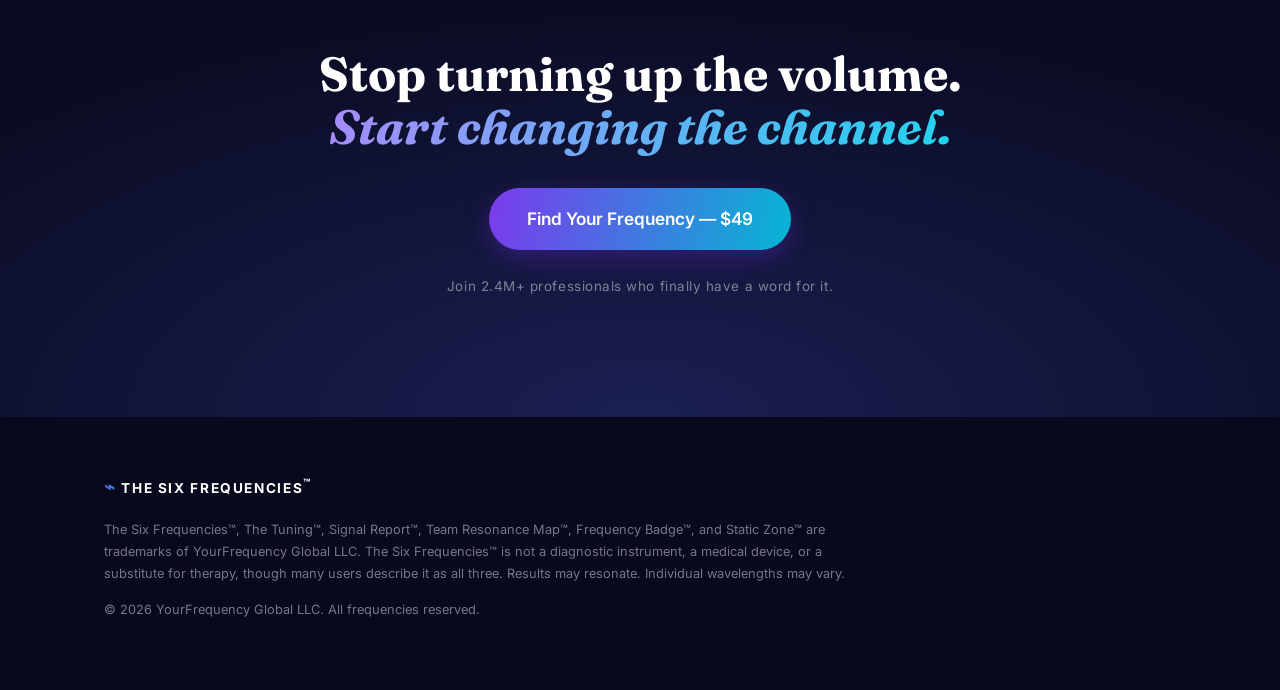
==== commit 1fa38d9f: "Add Signal Boosts testimonials page" ====
--- a/index.html
+++ b/index.html
@@ -22,6 +22,7 @@
         <a href="#frequencies">The Frequencies</a>
         <a href="#tuning">The Tuning™</a>
         <a href="#teams">For Teams</a>
+        <a href="testimonials.html">Signal Boosts</a>
         <a href="#tuning" class="btn btn-small btn-primary">Find Your Frequency</a>
       </div>
     </div>
@@ -180,6 +181,9 @@
           <figcaption><strong>Senior Director of Synthesis</strong> · Fortune 500</figcaption>
         </figure>
       </div>
+      <div class="center" style="margin-top: 44px;">
+        <a href="testimonials.html" class="btn btn-ghost">Read 2.4M more signal boosts →</a>
+      </div>
     </div>
   </section>
 
--- a/css/style.css
+++ b/css/style.css
@@ -437,6 +437,110 @@
   color: transparent;
 }
 
+/* ---------- page hero (interior pages) ---------- */
+.page-hero {
+  background: radial-gradient(120% 130% at 50% 0%, #1b1f52 0%, #0a0c24 65%);
+  color: #fff;
+  padding: 170px 24px 90px;
+}
+.page-hero h1 {
+  font-size: clamp(2.4rem, 5vw, 3.8rem);
+  font-weight: 900;
+}
+.page-hero h1 em {
+  background: linear-gradient(100deg, #a78bfa, #22d3ee);
+  -webkit-background-clip: text;
+  background-clip: text;
+  color: transparent;
+}
+.page-hero .hero-sub { margin: 22px auto 18px; }
+
+/* ---------- signal boosts (linkedin-style cards) ---------- */
+.boosts { background: var(--paper-tint); }
+.li-grid {
+  columns: 3;
+  column-gap: 24px;
+}
+.li-card {
+  display: inline-block;
+  width: 100%;
+  break-inside: avoid;
+  margin-bottom: 24px;
+  background: #fff;
+  border: 1px solid #e7e9f4;
+  border-radius: 14px;
+  padding: 22px 24px 18px;
+}
+.li-head {
+  display: flex;
+  align-items: flex-start;
+  gap: 12px;
+  margin-bottom: 14px;
+}
+.li-avatar {
+  flex: none;
+  width: 48px;
+  height: 48px;
+  border-radius: 50%;
+  background: linear-gradient(135deg, var(--a, #7c3aed), var(--b, #06b6d4));
+  color: #fff;
+  font-weight: 700;
+  font-size: 0.95rem;
+  display: flex;
+  align-items: center;
+  justify-content: center;
+  letter-spacing: 0.03em;
+}
+.li-meta { display: flex; flex-direction: column; min-width: 0; }
+.li-name { font-weight: 700; font-size: 0.95rem; }
+.li-degree { font-weight: 400; color: var(--ink-soft); font-size: 0.85rem; }
+.li-headline {
+  font-size: 0.8rem;
+  color: var(--ink-soft);
+  white-space: nowrap;
+  overflow: hidden;
+  text-overflow: ellipsis;
+}
+.li-time { font-size: 0.75rem; color: #9aa0bf; }
+.li-band {
+  margin-left: auto;
+  flex: none;
+  font-size: 0.62rem;
+  font-weight: 700;
+  letter-spacing: 0.14em;
+  padding: 4px 10px;
+  border-radius: 999px;
+  background: var(--paper-tint);
+  border: 1px solid #e7e9f4;
+  color: var(--violet);
+  white-space: nowrap;
+}
+.li-body {
+  white-space: pre-line;
+  font-size: 0.95rem;
+  line-height: 1.55;
+  margin-bottom: 12px;
+}
+.li-tags {
+  color: #0a66c2;
+  font-size: 0.88rem;
+  font-weight: 600;
+  margin-bottom: 14px;
+}
+.li-engage {
+  border-top: 1px solid #eef0f7;
+  padding-top: 12px;
+  font-size: 0.8rem;
+  color: var(--ink-soft);
+}
+.boosts-more {
+  text-align: center;
+  margin-top: 28px;
+  font-size: 0.9rem;
+  color: var(--ink-soft);
+  font-style: italic;
+}
+
 /* ---------- footer ---------- */
 .footer {
   background: #07091c;
@@ -450,10 +554,12 @@
 /* ---------- responsive ---------- */
 @media (max-width: 900px) {
   .freq-grid, .steps, .testimonial-grid, .price-grid { grid-template-columns: 1fr 1fr; }
+  .li-grid { columns: 2; }
   .stats-inner { grid-template-columns: 1fr 1fr; gap: 32px; }
   .nav-links a:not(.btn) { display: none; }
 }
 @media (max-width: 600px) {
   section { padding: 64px 0; }
   .freq-grid, .steps, .testimonial-grid, .price-grid, .model-grid { grid-template-columns: 1fr; }
-}
+  .li-grid { columns: 1; }
+}
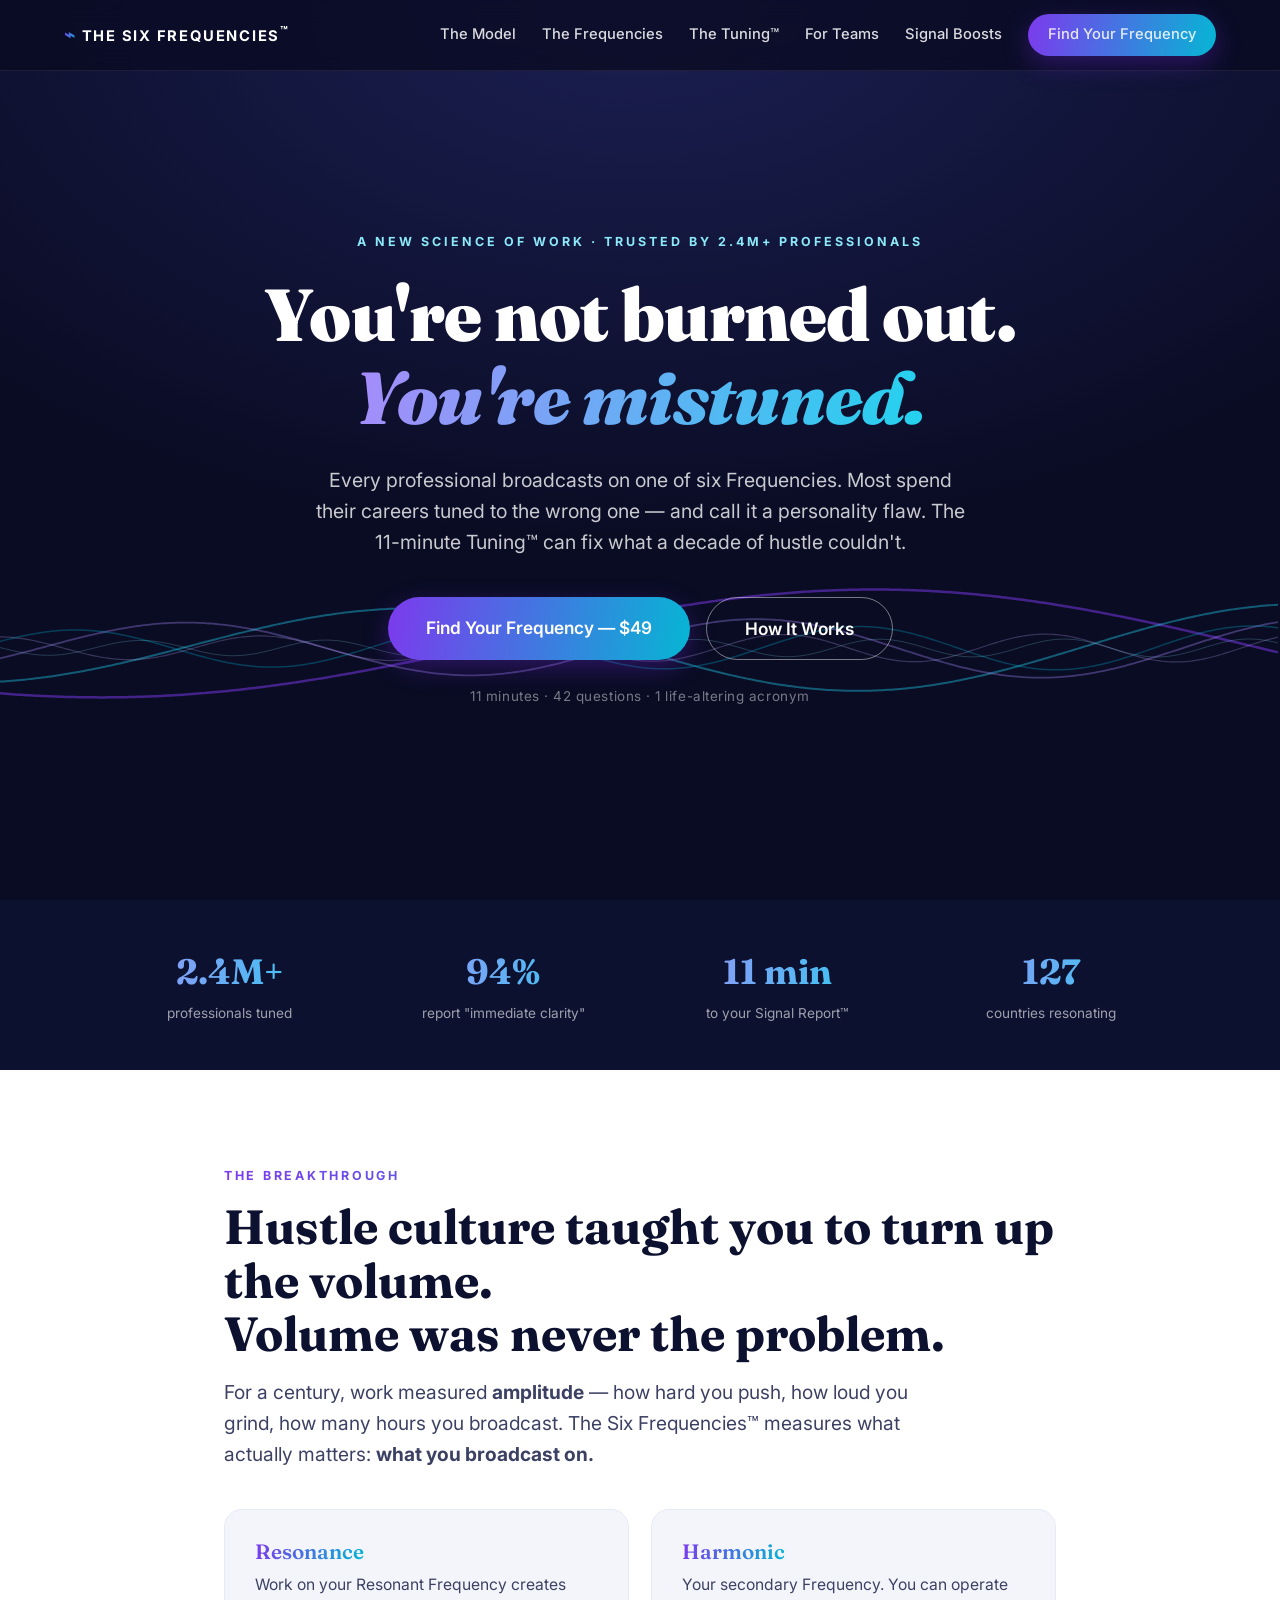
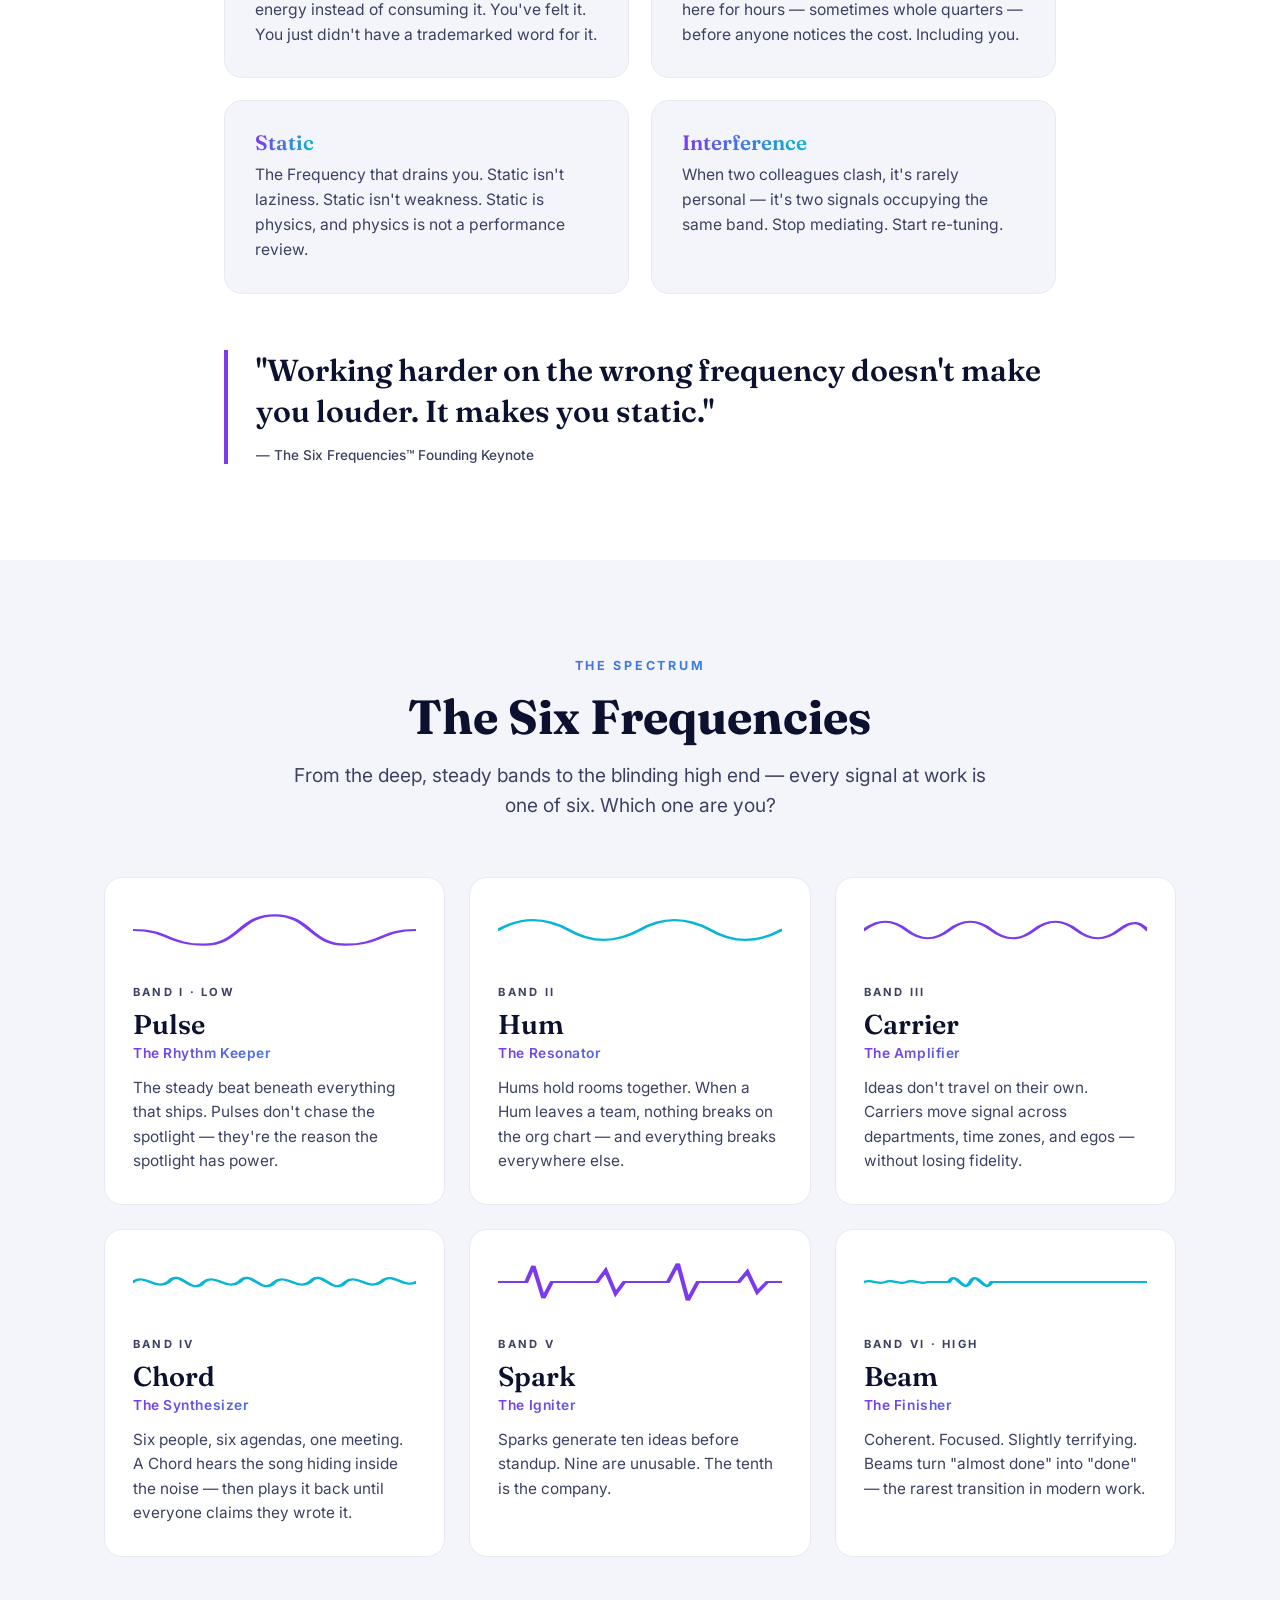
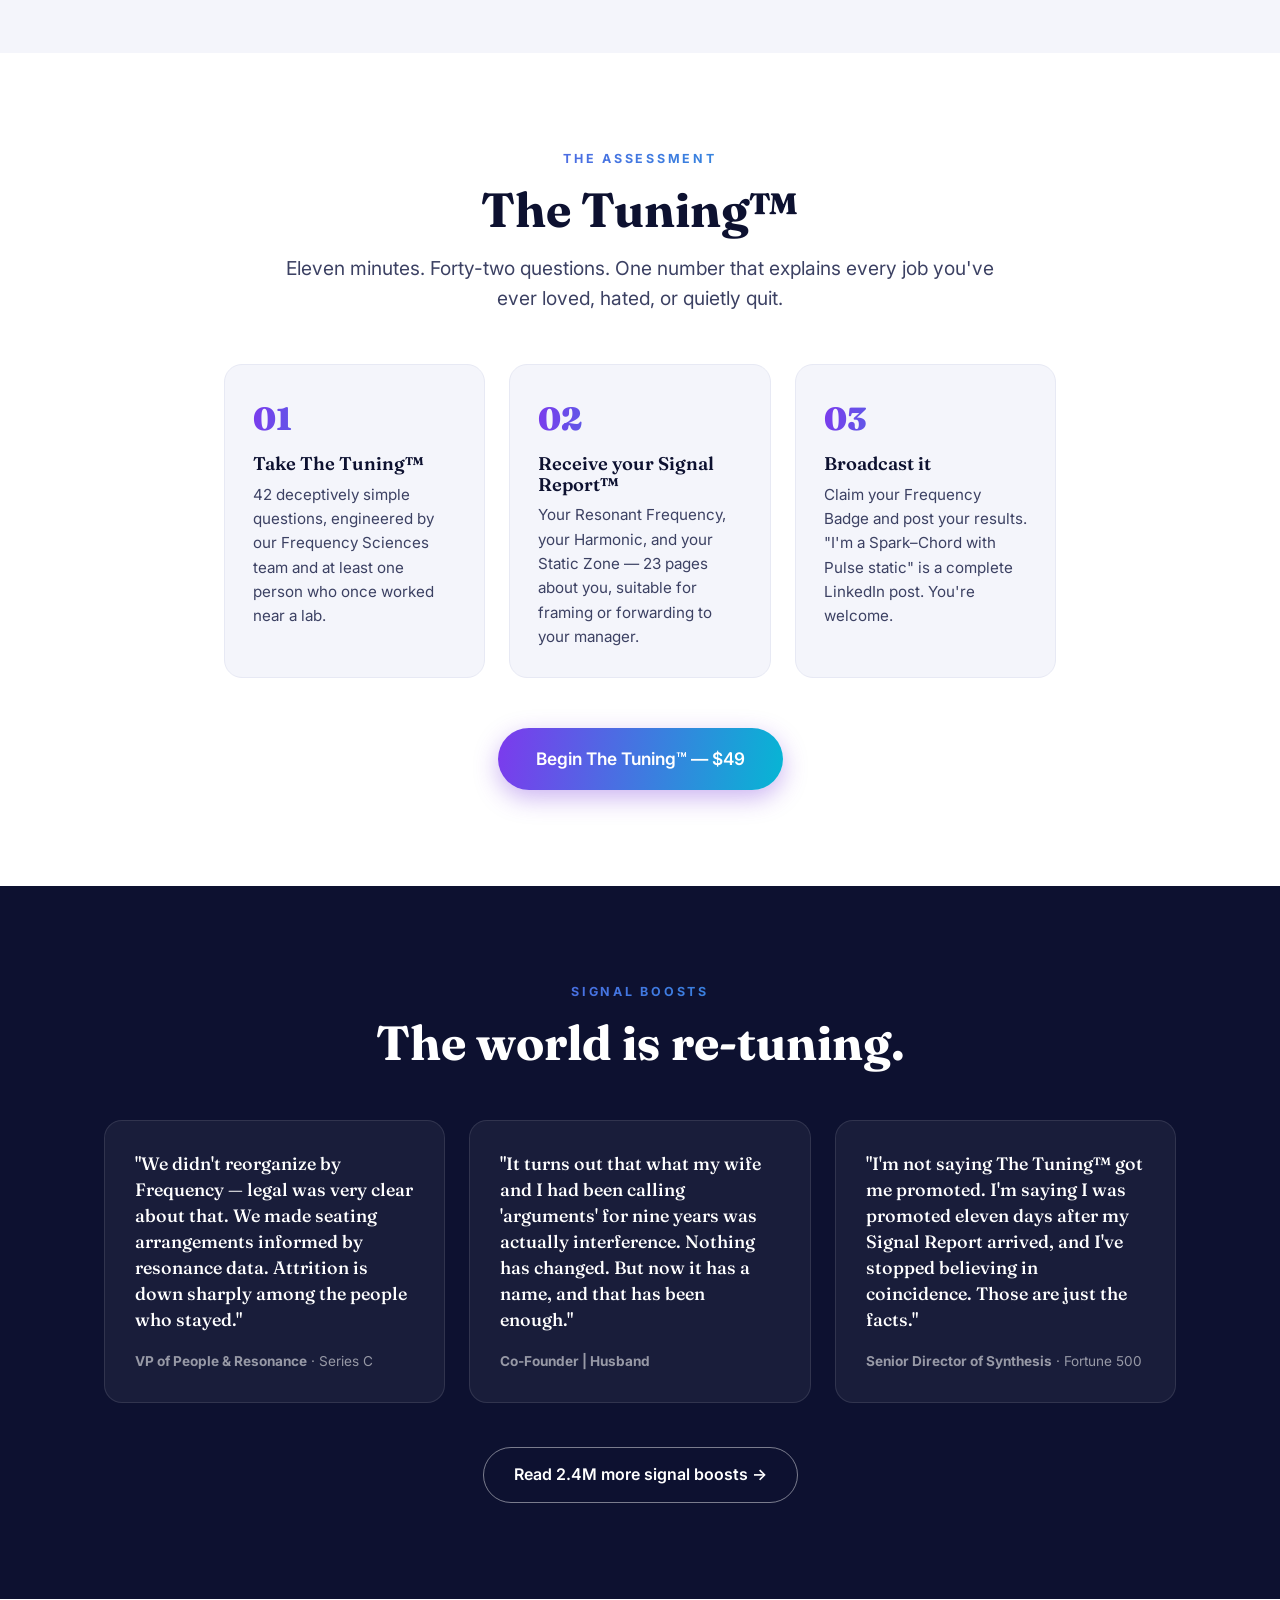
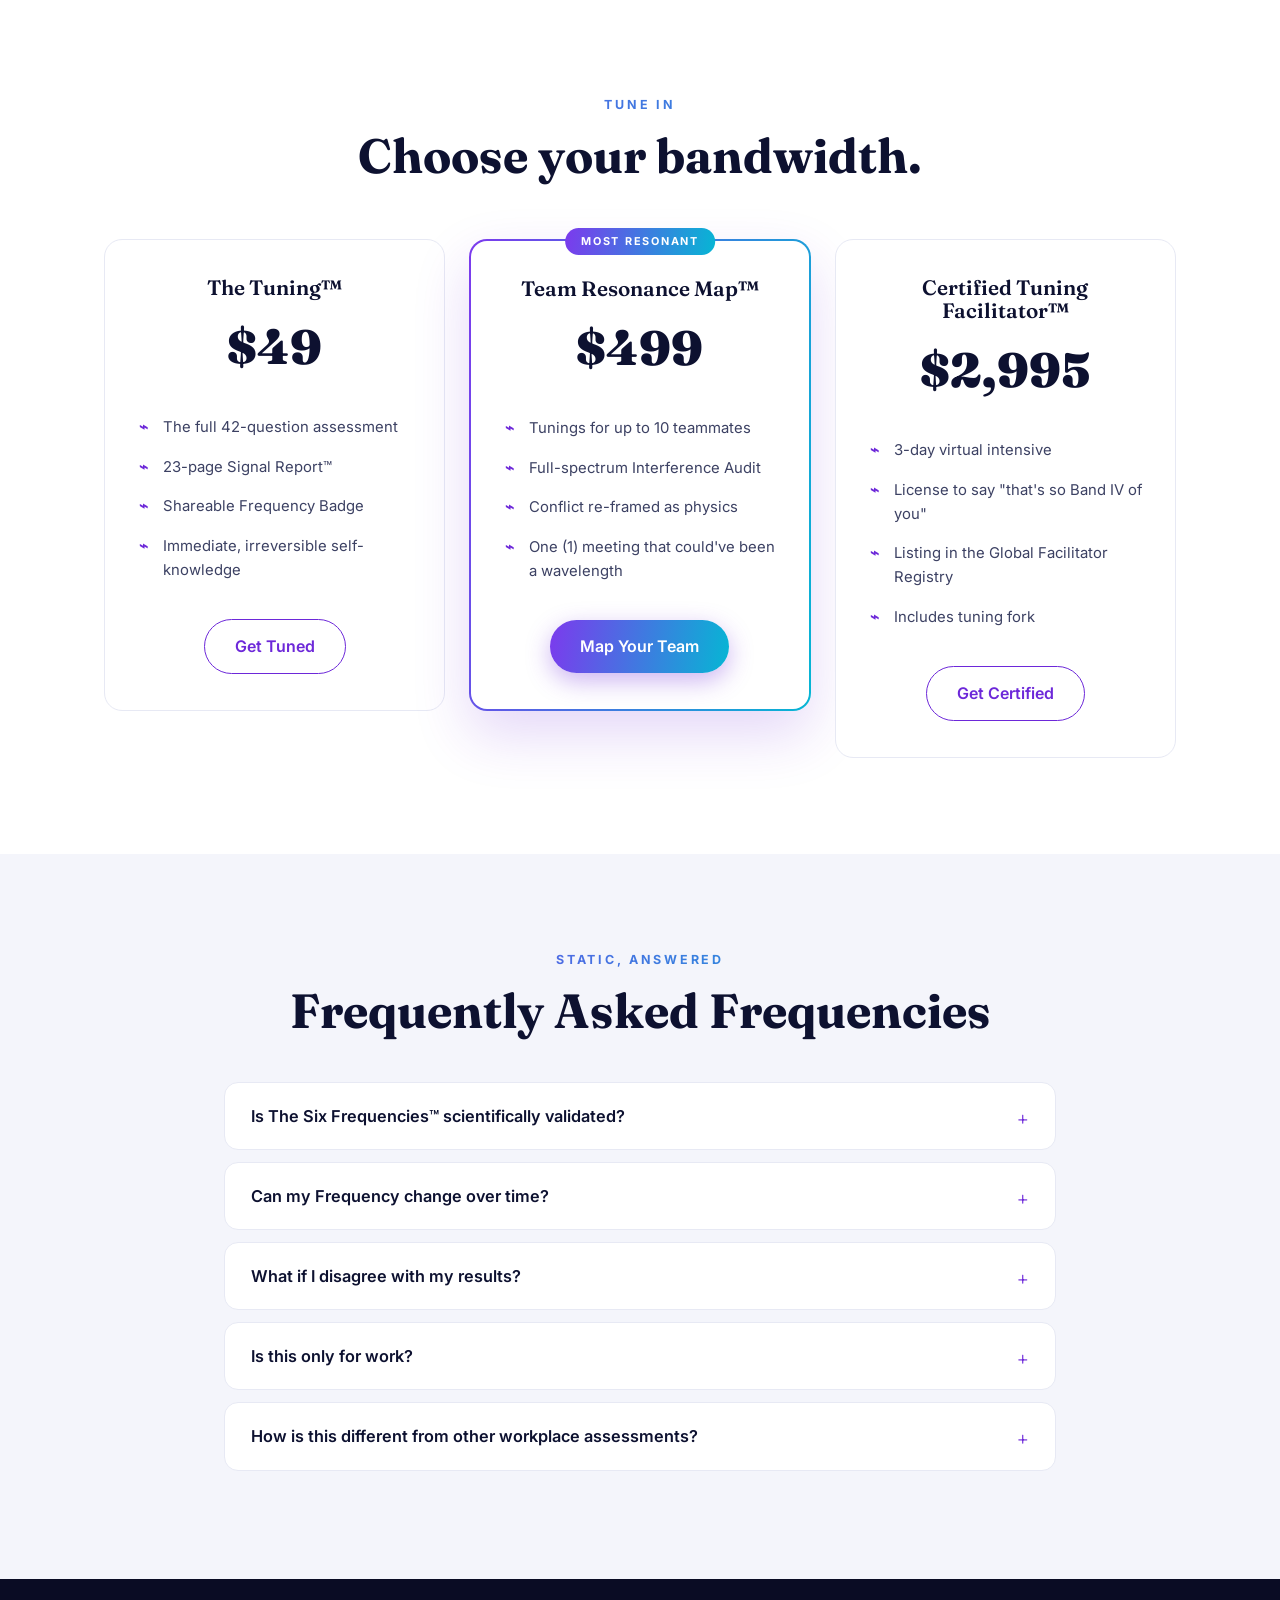
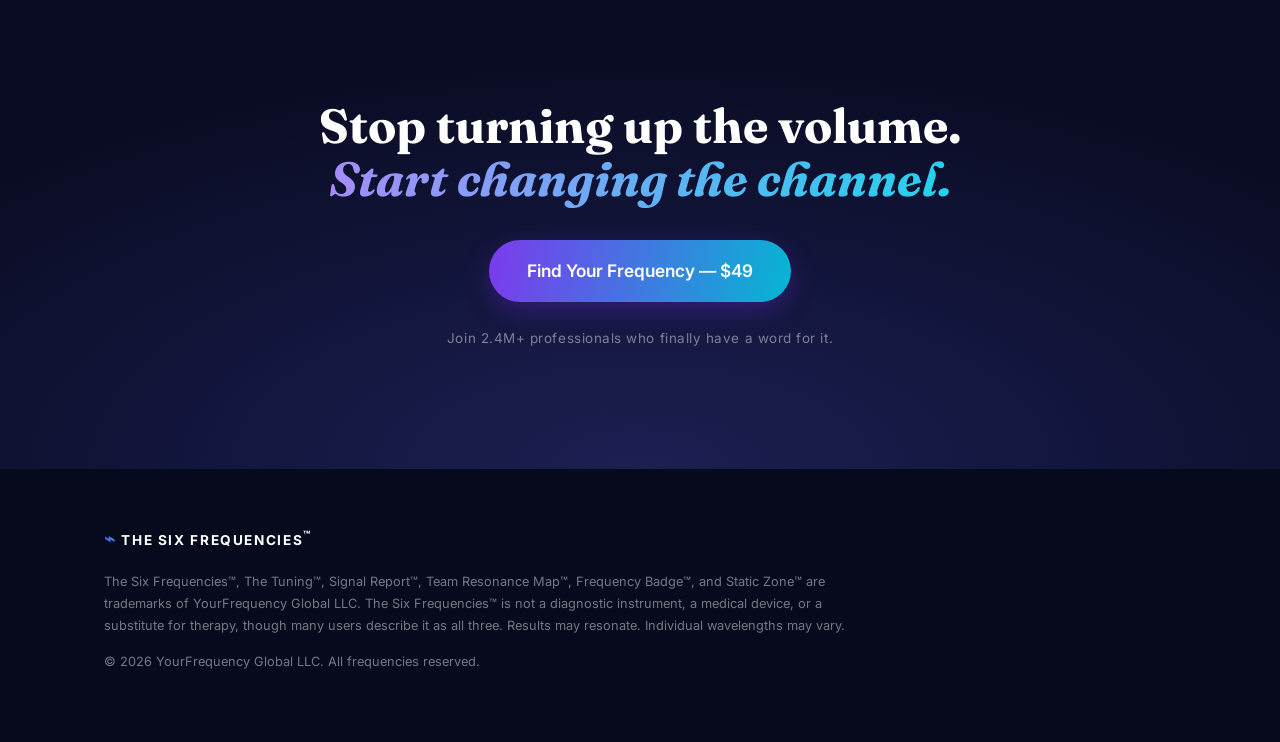
==== commit ea2fecf2: "Rewrite testimonials: subtler, deadpan register" ====
--- a/index.html
+++ b/index.html
@@ -169,15 +169,15 @@
       <h2 class="center">The world is re-tuning.</h2>
       <div class="testimonial-grid">
         <figure class="testimonial">
-          <blockquote>"I reorganized my entire leadership team by Frequency. Revenue tripled. Correlation? I no longer believe in correlation."</blockquote>
-          <figcaption><strong>VP of People</strong> · Series C, stealth-ish</figcaption>
+          <blockquote>"We didn't reorganize by Frequency — legal was very clear about that. We made seating arrangements informed by resonance data. Attrition is down sharply among the people who stayed."</blockquote>
+          <figcaption><strong>VP of People & Resonance</strong> · Series C</figcaption>
         </figure>
         <figure class="testimonial">
-          <blockquote>"I'm a Spark married to a Beam. We laminated our Signal Reports and put them on the fridge. We have never been happier."</blockquote>
-          <figcaption><strong>Founder & Frequency-Certified Spouse</strong></figcaption>
+          <blockquote>"It turns out that what my wife and I had been calling 'arguments' for nine years was actually interference. Nothing has changed. But now it has a name, and that has been enough."</blockquote>
+          <figcaption><strong>Co-Founder | Husband</strong></figcaption>
         </figure>
         <figure class="testimonial">
-          <blockquote>"Found out I'm a Chord with Pulse static. Cried in a WeWork. Promoted six weeks later. The math is undeniable."</blockquote>
+          <blockquote>"I'm not saying The Tuning™ got me promoted. I'm saying I was promoted eleven days after my Signal Report arrived, and I've stopped believing in coincidence. Those are just the facts."</blockquote>
           <figcaption><strong>Senior Director of Synthesis</strong> · Fortune 500</figcaption>
         </figure>
       </div>
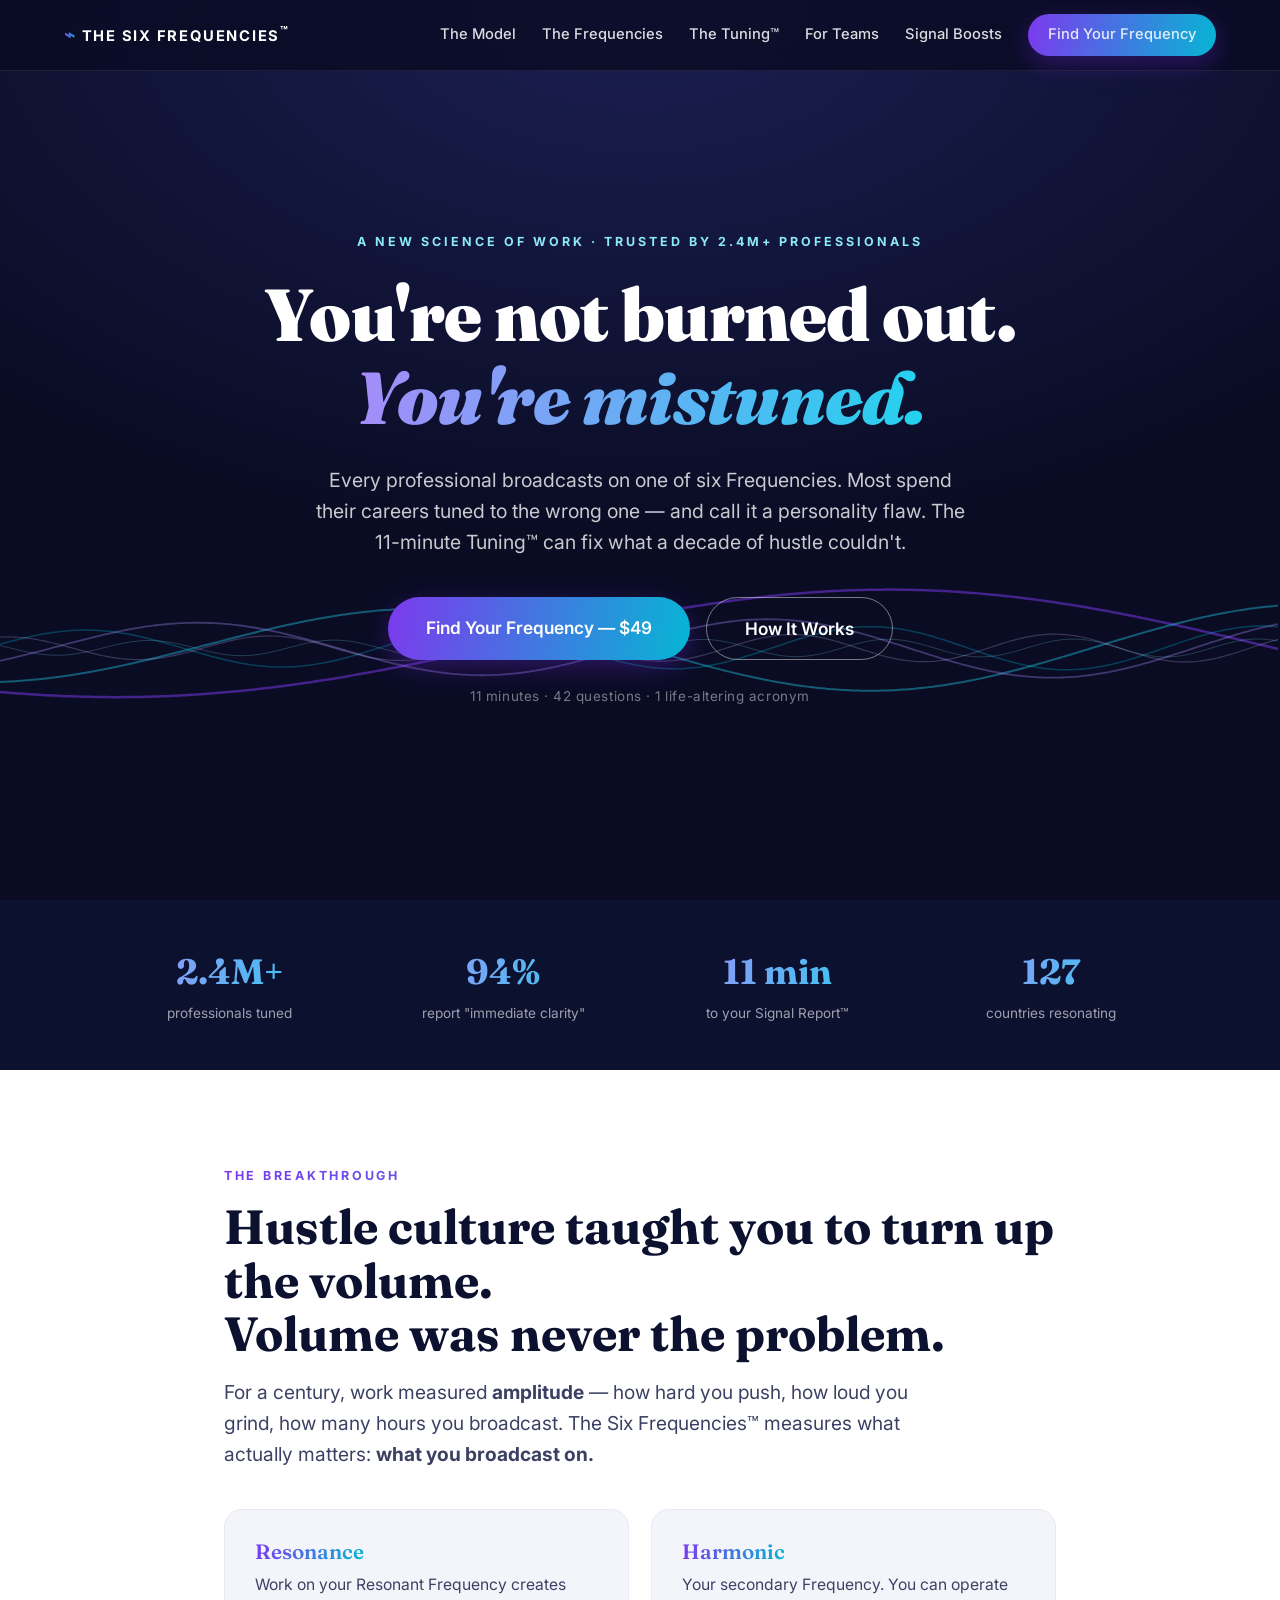
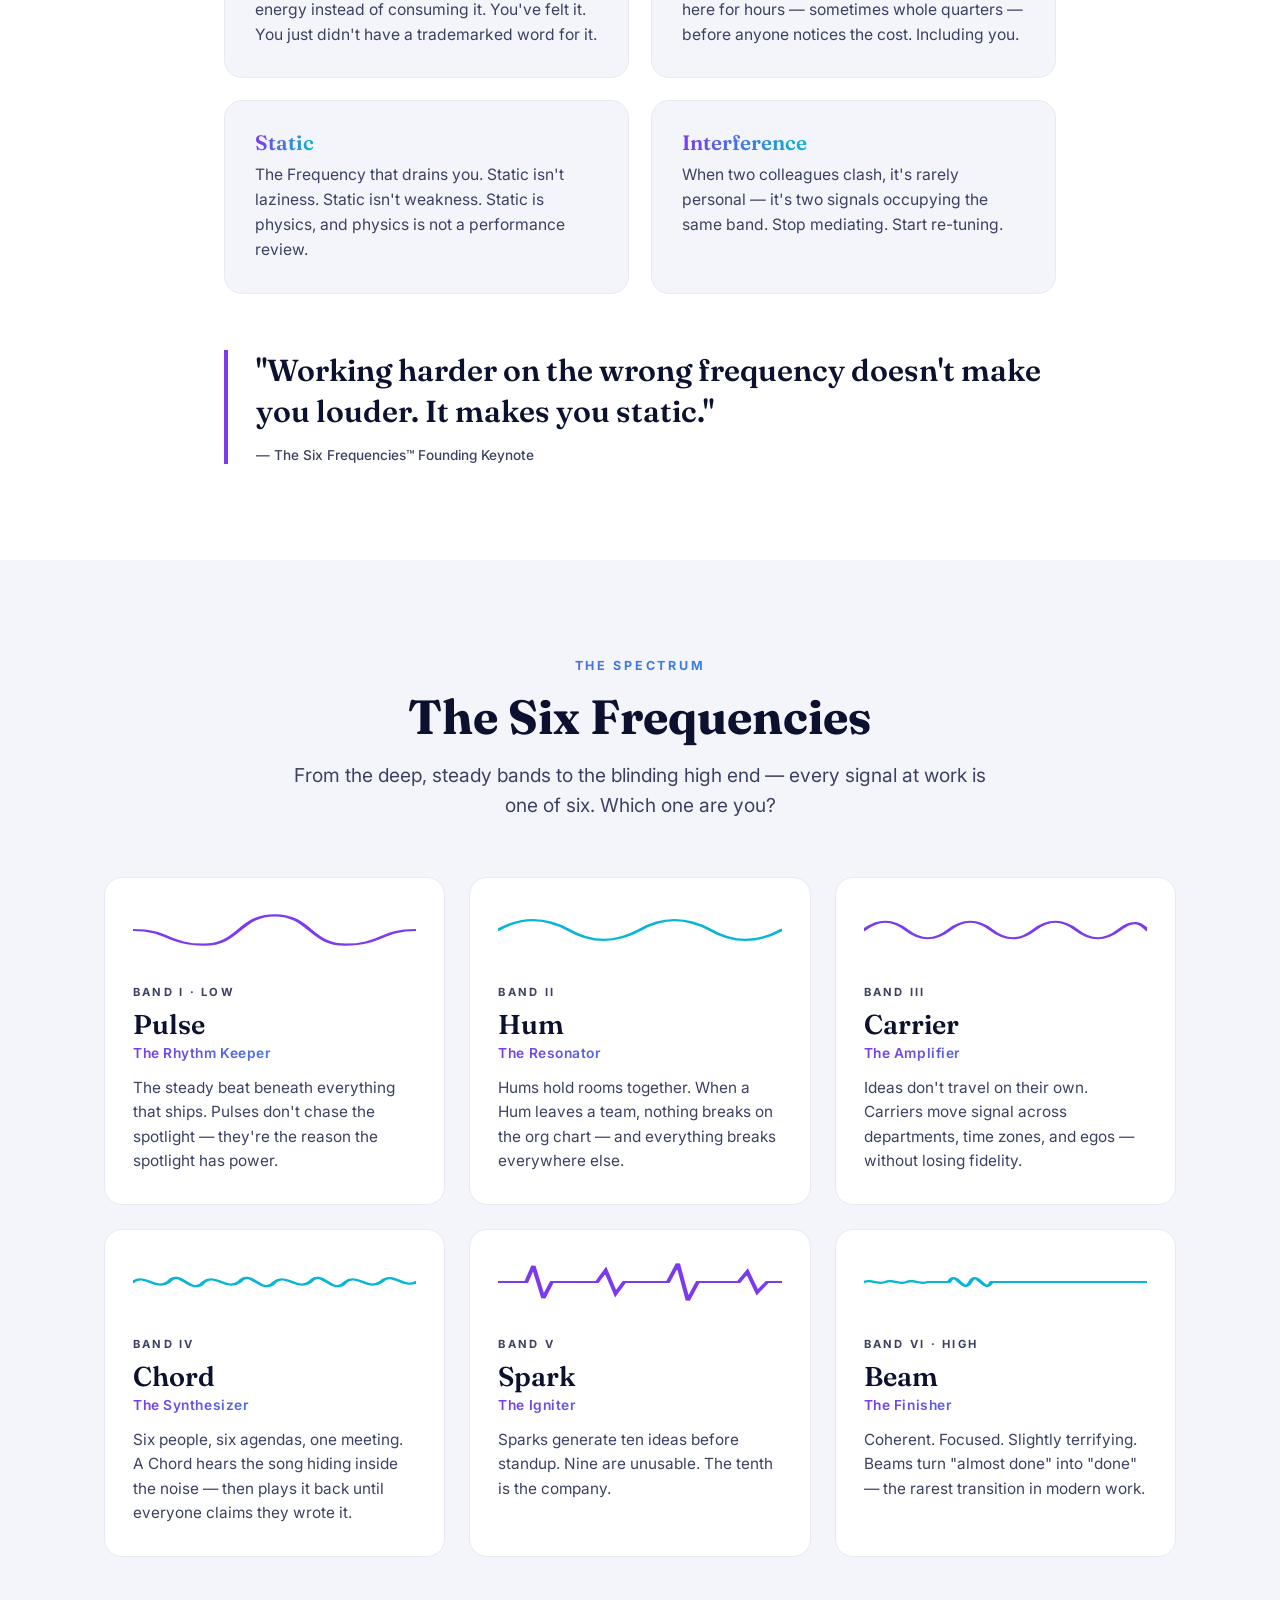
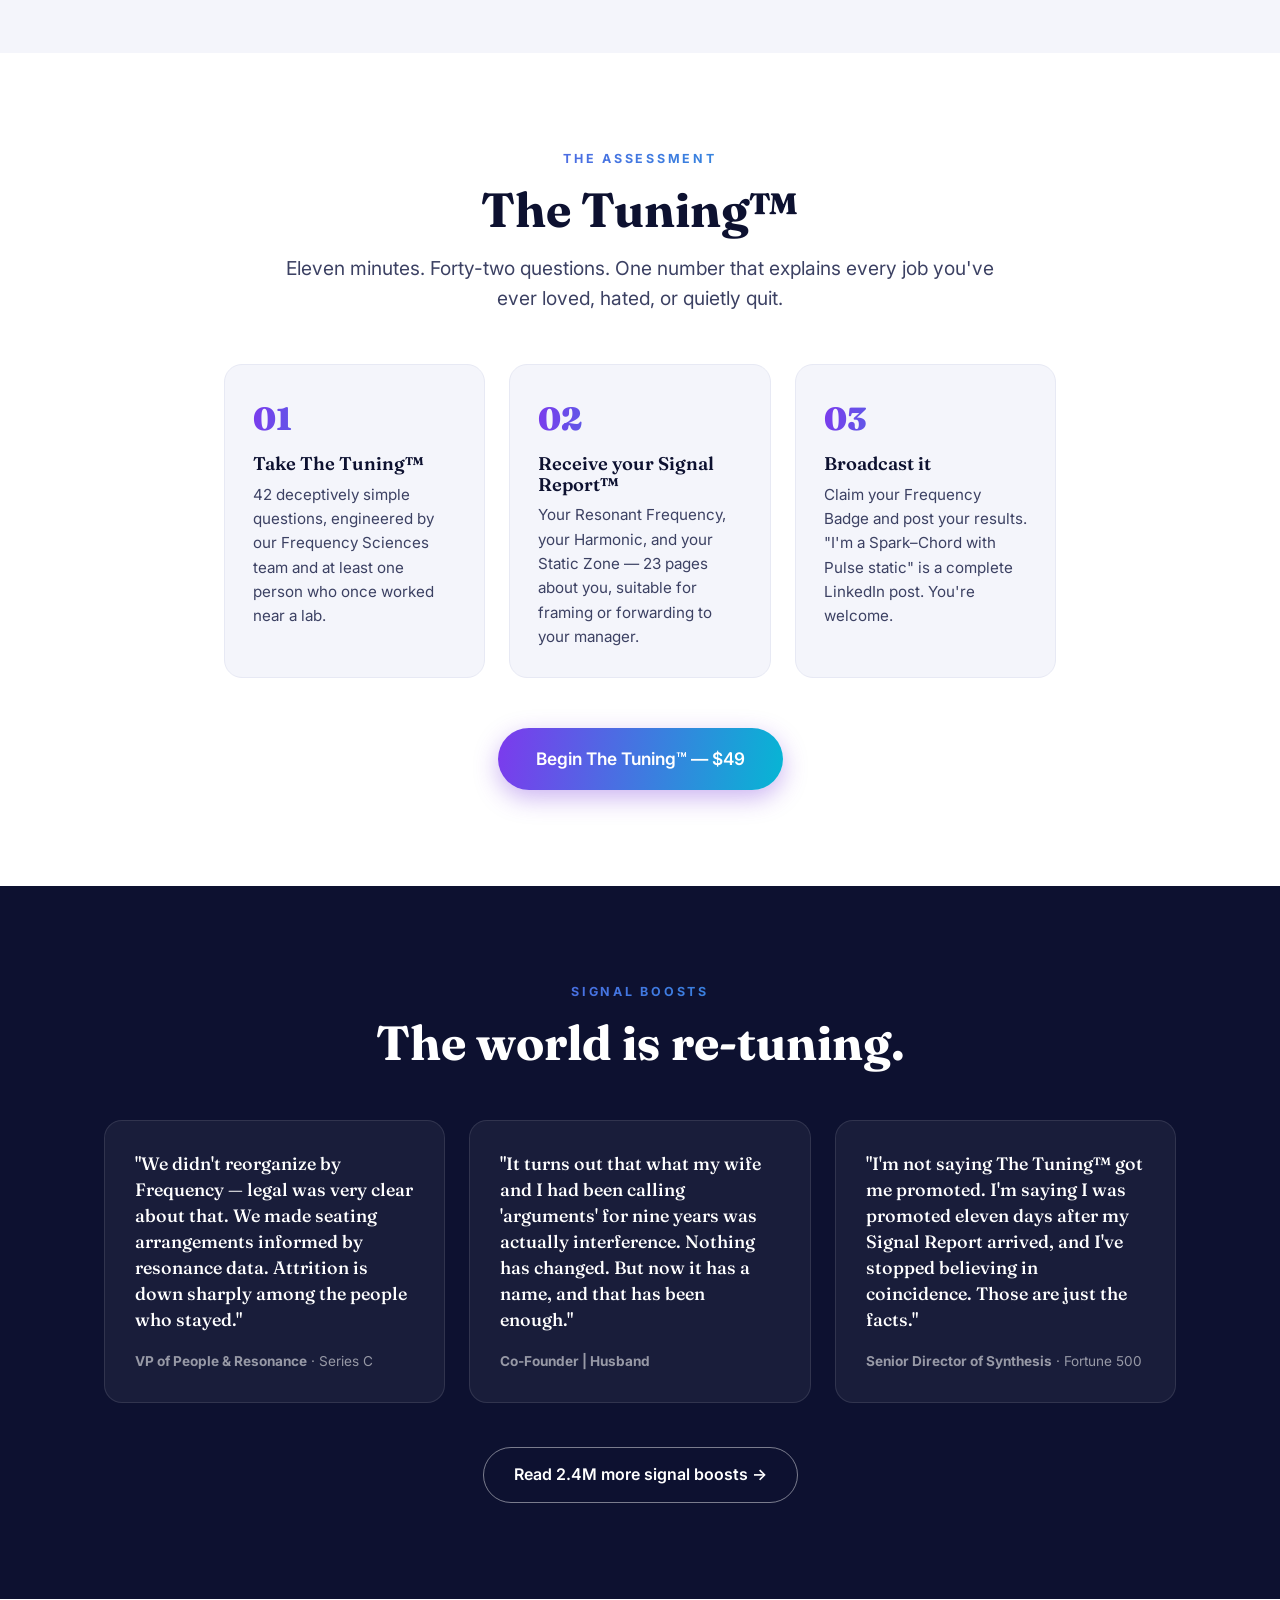
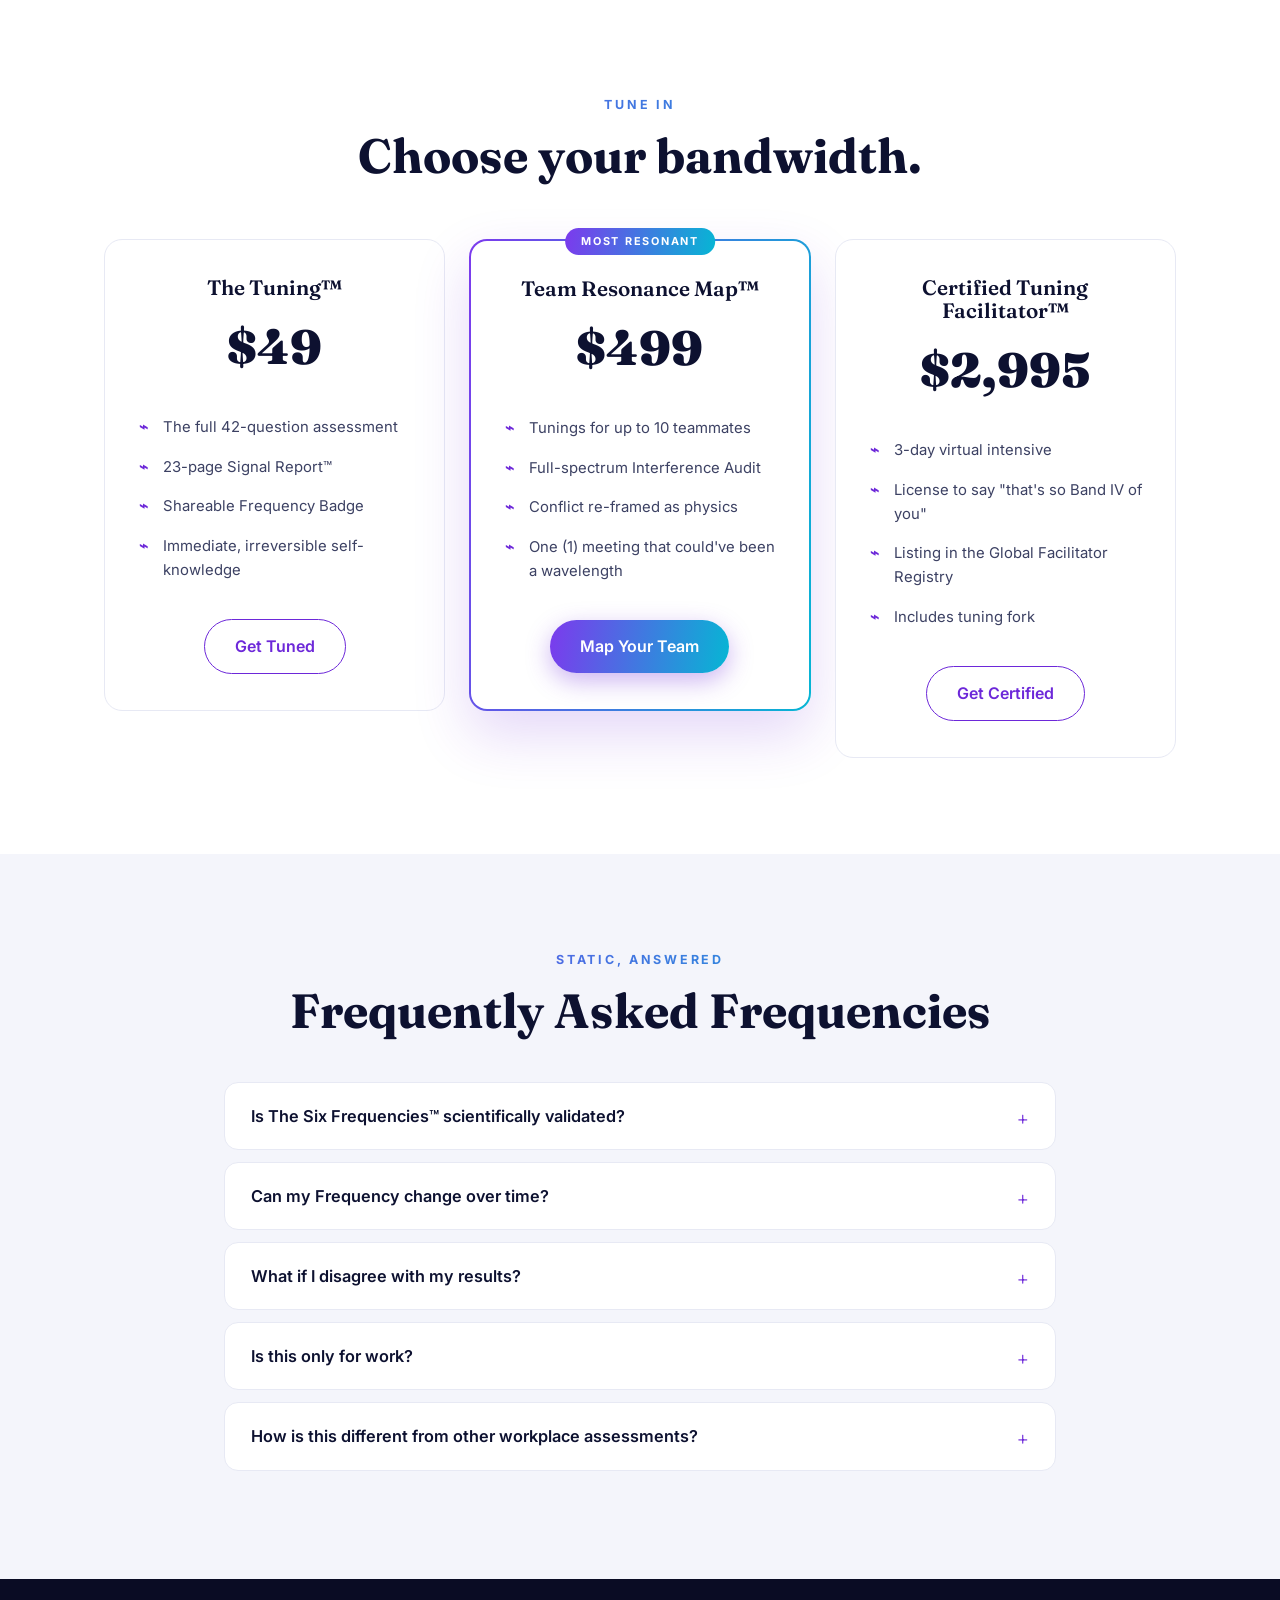
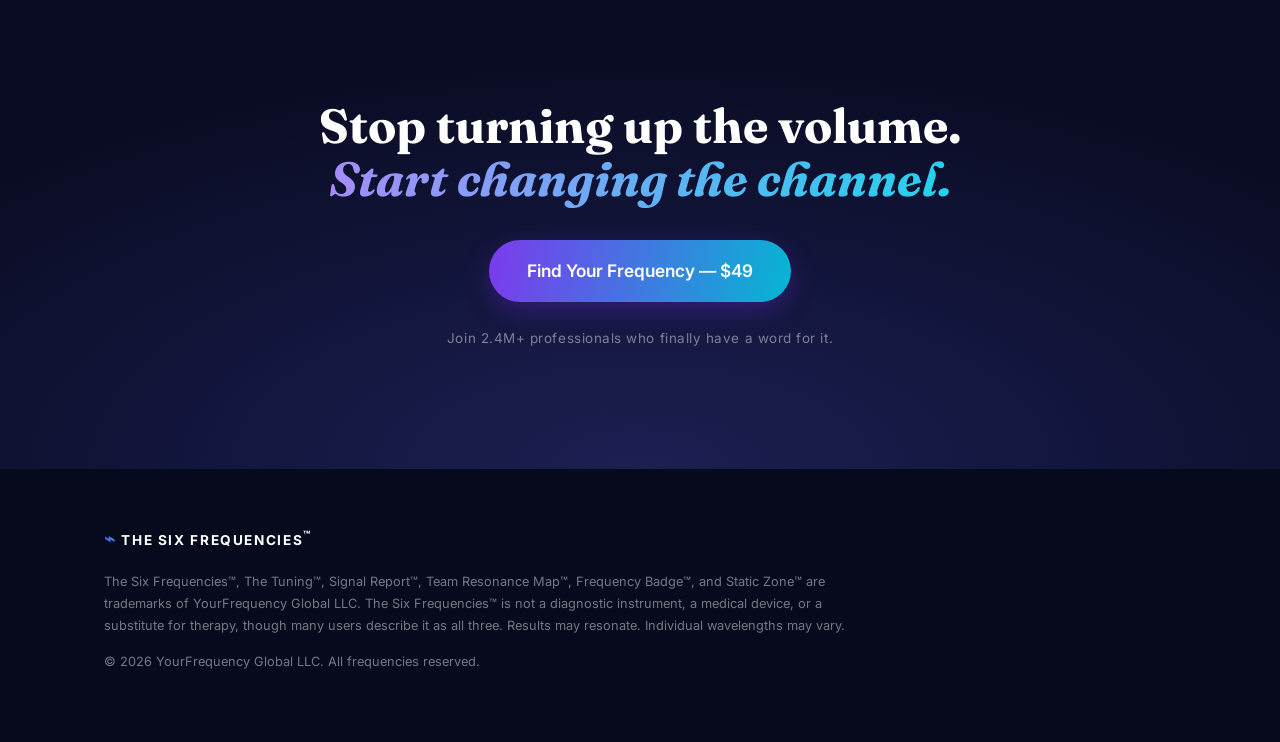
==== commit d7c4064a: "Add Open Graph image and social sharing meta tags" ====
--- a/index.html
+++ b/index.html
@@ -5,8 +5,19 @@
   <meta name="viewport" content="width=device-width, initial-scale=1.0">
   <title>The Six Frequencies™ — Find Your Frequency</title>
   <meta name="description" content="Every professional broadcasts on one of six Frequencies. Most spend their careers tuned to the wrong one. The 11-minute Tuning™ can fix what a decade of hustle couldn't.">
+  <meta property="og:type" content="website">
+  <meta property="og:url" content="https://jvanderberg.github.io/six-frequencies/">
+  <meta property="og:site_name" content="The Six Frequencies™">
   <meta property="og:title" content="The Six Frequencies™ — You're not burned out. You're mistuned.">
   <meta property="og:description" content="Discover your Resonant Frequency, your Harmonic, and your Static Zone in 11 minutes.">
+  <meta property="og:image" content="https://jvanderberg.github.io/six-frequencies/assets/og-image.png">
+  <meta property="og:image:width" content="1200">
+  <meta property="og:image:height" content="630">
+  <meta property="og:image:alt" content="The Six Frequencies™ — You're not burned out. You're mistuned.">
+  <meta name="twitter:card" content="summary_large_image">
+  <meta name="twitter:title" content="The Six Frequencies™ — You're not burned out. You're mistuned.">
+  <meta name="twitter:description" content="Discover your Resonant Frequency, your Harmonic, and your Static Zone in 11 minutes.">
+  <meta name="twitter:image" content="https://jvanderberg.github.io/six-frequencies/assets/og-image.png">
   <link rel="preconnect" href="https://fonts.googleapis.com">
   <link rel="preconnect" href="https://fonts.gstatic.com" crossorigin>
   <link href="https://fonts.googleapis.com/css2?family=Fraunces:opsz,wght@9..144,400;9..144,600;9..144,700;9..144,900&family=Inter:wght@400;500;600;700&display=swap" rel="stylesheet">
